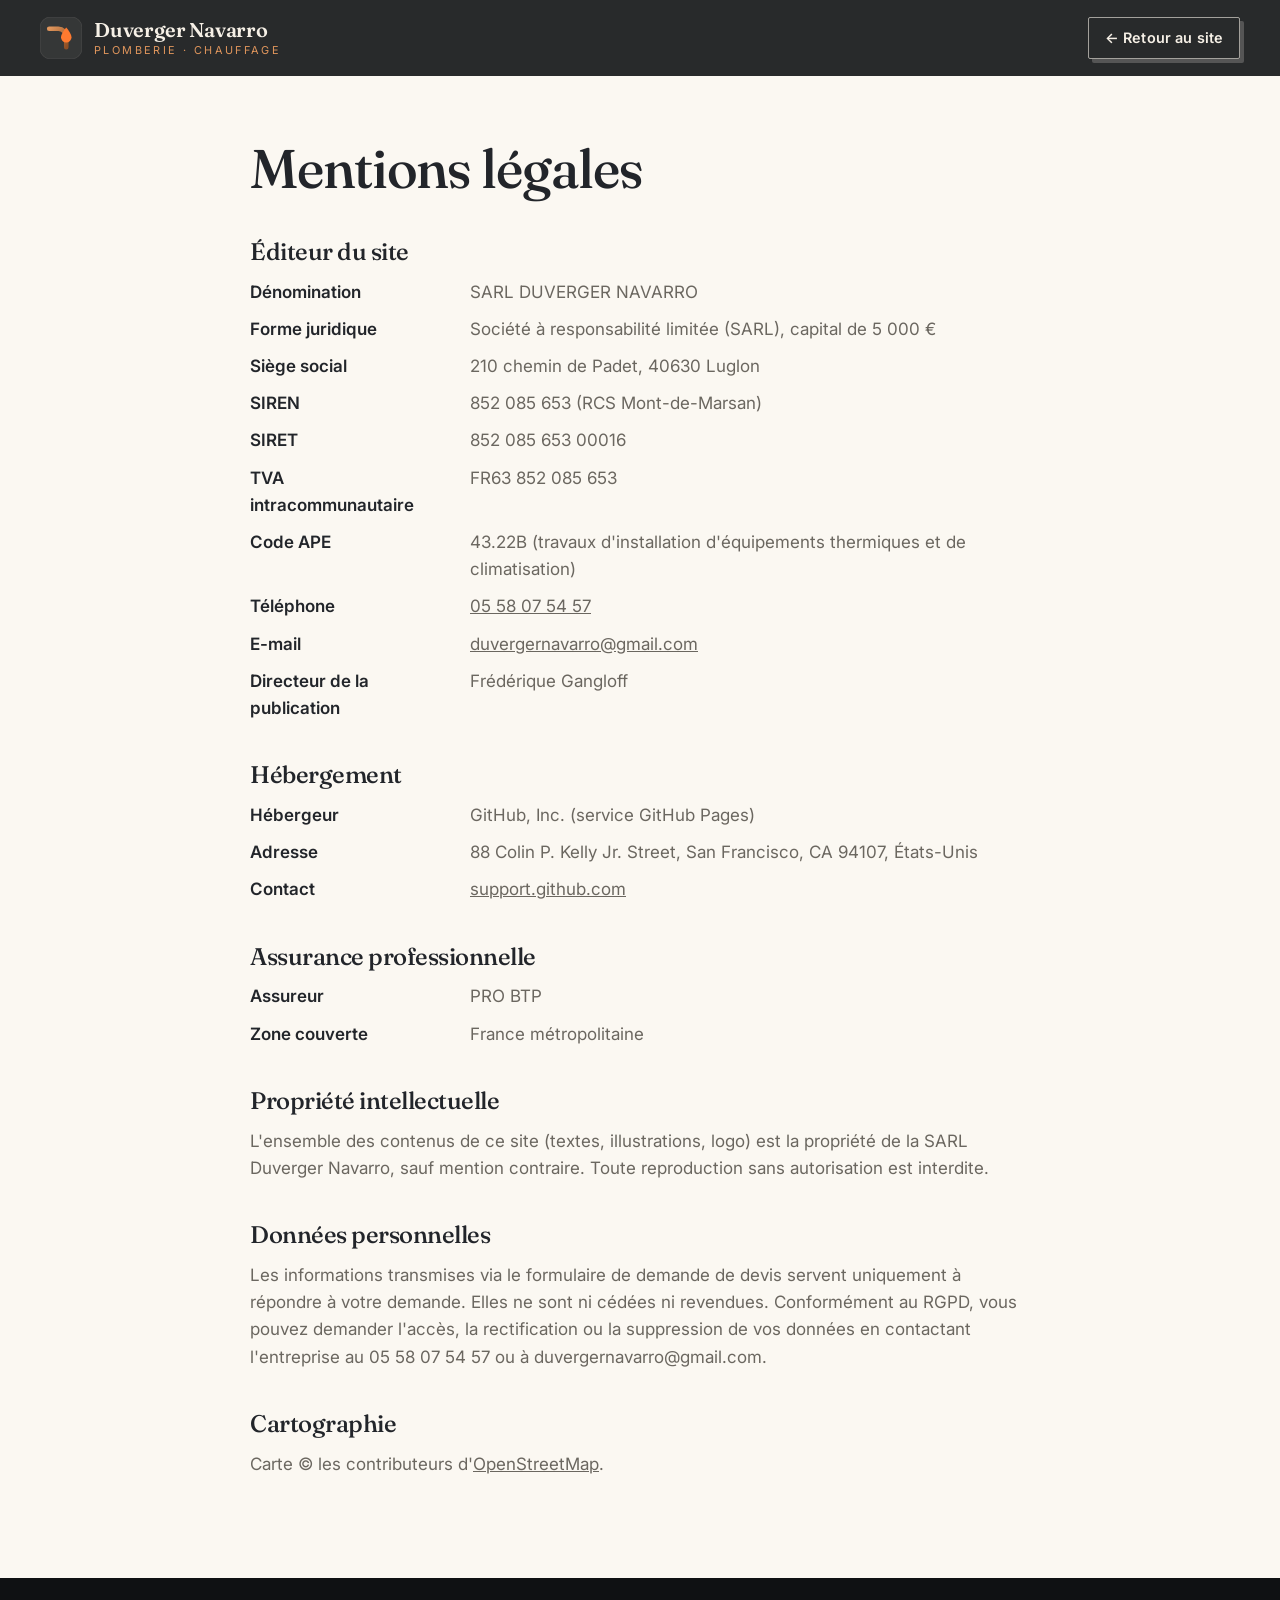
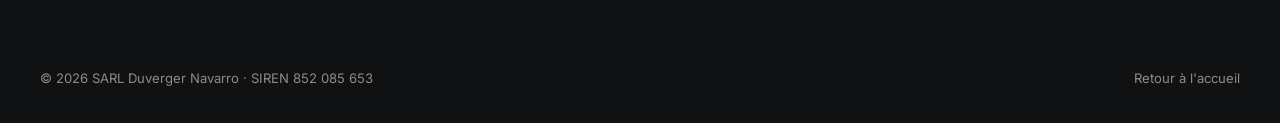
==== mentions-legales.html @ a1790a96 "Site vitrine Duverger Navarro Site statique (HTML/CSS/JS) pour GitHub Pages : accueil, carrousel des" ====
<!doctype html>
<html lang="fr">
<head>
  <meta charset="utf-8">
  <meta name="viewport" content="width=device-width, initial-scale=1">
  <title>Mentions légales — Duverger Navarro</title>
  <meta name="robots" content="noindex">
  <meta name="theme-color" content="#16181b">
  <link rel="icon" href="assets/favicon.svg" type="image/svg+xml">
  <link rel="preconnect" href="https://fonts.googleapis.com">
  <link rel="preconnect" href="https://fonts.gstatic.com" crossorigin>
  <link href="https://fonts.googleapis.com/css2?family=Fraunces:ital,opsz,wght@0,9..144,400;0,9..144,500;1,9..144,400&family=Inter:wght@400;500;600&display=swap" rel="stylesheet">
  <link rel="stylesheet" href="assets/style.css">
</head>
<body>
  <header class="header scrolled">
    <div class="container header-inner">
      <a href="index.html" class="logo">
        <svg class="logo-mark" viewBox="0 0 64 64" aria-hidden="true">
          <defs><linearGradient id="lg" x1="0" y1="0" x2="1" y2="1"><stop offset="0" stop-color="#e0965c"/><stop offset="1" stop-color="#8e4e24"/></linearGradient></defs>
          <rect width="64" height="64" rx="16" fill="rgba(246,240,230,.06)" stroke="rgba(246,240,230,.15)"/>
          <path d="M14 18h14a12 12 0 0 1 12 12v16" fill="none" stroke="url(#lg)" stroke-width="7" stroke-linecap="round"/>
          <path d="M40 16c0 0 8 9 8 15a8 8 0 0 1-16 0c0-6 8-15 8-15z" fill="#ff7a2f"/>
        </svg>
        <span class="logo-text"><strong>Duverger Navarro</strong><span>Plomberie · Chauffage</span></span>
      </a>
      <a href="index.html" class="btn btn-ghost" style="padding:.6em 1.1em;font-size:.9rem">← Retour au site</a>
    </div>
  </header>

  <main class="legal">
    <div class="container">
      <h1>Mentions légales</h1>

      <h2>Éditeur du site</h2>
      <dl>
        <dt>Dénomination</dt><dd>SARL DUVERGER NAVARRO</dd>
        <dt>Forme juridique</dt><dd>Société à responsabilité limitée (SARL), capital de 5 000 €</dd>
        <dt>Siège social</dt><dd>210 chemin de Padet, 40630 Luglon</dd>
        <dt>SIREN</dt><dd>852 085 653 (RCS Mont-de-Marsan)</dd>
        <dt>SIRET</dt><dd>852 085 653 00016</dd>
        <dt>TVA intracommunautaire</dt><dd>FR63 852 085 653</dd>
        <dt>Code APE</dt><dd>43.22B (travaux d'installation d'équipements thermiques et de climatisation)</dd>
        <dt>Téléphone</dt><dd><a href="tel:+33558075457">05 58 07 54 57</a></dd>
        <dt>E-mail</dt><dd><a href="mailto:duvergernavarro@gmail.com">duvergernavarro@gmail.com</a></dd>
        <dt>Directeur de la publication</dt><dd>Frédérique Gangloff</dd>
      </dl>

      <h2>Hébergement</h2>
      <dl>
        <dt>Hébergeur</dt><dd>GitHub, Inc. (service GitHub Pages)</dd>
        <dt>Adresse</dt><dd>88 Colin P. Kelly Jr. Street, San Francisco, CA 94107, États-Unis</dd>
        <dt>Contact</dt><dd><a href="https://support.github.com">support.github.com</a></dd>
      </dl>

      <h2>Assurance professionnelle</h2>
      <dl>
        <dt>Assureur</dt><dd>PRO BTP</dd>
        <dt>Zone couverte</dt><dd>France métropolitaine</dd>
      </dl>

      <h2>Propriété intellectuelle</h2>
      <p>L'ensemble des contenus de ce site (textes, illustrations, logo) est la propriété de la SARL Duverger Navarro, sauf mention contraire. Toute reproduction sans autorisation est interdite.</p>

      <h2>Données personnelles</h2>
      <p>Les informations transmises via le formulaire de demande de devis servent uniquement à répondre à votre demande. Elles ne sont ni cédées ni revendues. Conformément au RGPD, vous pouvez demander l'accès, la rectification ou la suppression de vos données en contactant l'entreprise au 05 58 07 54 57 ou à duvergernavarro@gmail.com.</p>

      <h2>Cartographie</h2>
      <p>Carte © les contributeurs d'<a href="https://www.openstreetmap.org/copyright">OpenStreetMap</a>.</p>
    </div>
  </main>

  <footer class="footer">
    <div class="container footer-bottom">
      <span>© <span data-year>2026</span> SARL Duverger Navarro · SIREN 852 085 653</span>
      <a href="index.html">Retour à l'accueil</a>
    </div>
  </footer>
  <script src="assets/main.js"></script>
</body>
</html>
---- assets/style.css ----
/* ==========================================================
   Duverger Navarro — Plomberie · Chauffage · Énergies
   ========================================================== */
:root {
  --ink: #16181b;
  --ink-2: #1f2226;
  --ink-3: #2a2e33;
  --cream: #f6f0e6;
  --cream-2: #ede4d4;
  --paper: #fbf8f2;
  --copper: #c4733b;
  --copper-2: #e0965c;
  --copper-dark: #8e4e24;
  --ember: #ff7a2f;
  --pine: #2f4a3a;
  --pine-2: #3f6450;
  --text: #22252a;
  --muted: #6b6760;
  --line: rgba(34, 37, 42, .14);
  --radius: 4px;
  --max: 1200px;
  --font-title: "Fraunces", Georgia, serif;
  --font-body: "Inter", system-ui, -apple-system, sans-serif;
}

*, *::before, *::after { box-sizing: border-box; }
html { scroll-behavior: smooth; }
.anchor { scroll-margin-top: 100px; }
body {
  margin: 0;
  font-family: var(--font-body);
  font-size: 17px;
  line-height: 1.6;
  color: var(--text);
  background: var(--paper);
  -webkit-font-smoothing: antialiased;
  overflow-x: hidden;
}
img, svg { display: block; max-width: 100%; }
a { color: inherit; }
h1, h2, h3 { font-family: var(--font-title); font-weight: 600; line-height: 1.08; letter-spacing: -.02em; margin: 0; }
p { margin: 0; }
.container { width: min(var(--max), 100% - 32px); margin-inline: auto; }

/* ---------- Boutons : carrés, ombre portée franche ---------- */
.btn {
  --sh: var(--ink);
  display: inline-flex; align-items: center; gap: .6em;
  padding: .9em 1.4em;
  border-radius: 2px;
  font-weight: 600; font-size: .96rem; letter-spacing: .01em;
  text-decoration: none;
  border: 1.5px solid transparent;
  box-shadow: 4px 4px 0 var(--sh);
  transition: transform .15s ease, box-shadow .15s ease, background .15s, color .15s;
  cursor: pointer;
  font-family: inherit;
}
.btn svg { width: 1.1em; height: 1.1em; flex: none; }
.btn:hover { transform: translate(-2px, -2px); box-shadow: 6px 6px 0 var(--sh); }
.btn:active { transform: translate(3px, 3px); box-shadow: 1px 1px 0 var(--sh); }
.btn-copper { background: var(--copper); color: #fff; border-color: var(--copper); --sh: var(--copper-dark); }
.btn-copper:hover { background: #cd7c43; }
.btn-ghost { border-color: rgba(246,240,230,.6); color: var(--cream); background: transparent; --sh: rgba(246,240,230,.22); }
.btn-ghost:hover { background: rgba(246,240,230,.06); border-color: var(--cream); }
.btn-dark { background: var(--ink); color: var(--cream); border-color: var(--ink); --sh: var(--copper); }
.btn-line { background: var(--paper); color: var(--ink); border-color: var(--ink); --sh: var(--ink); }
.btn-line:hover { background: #fff; }

/* ---------- Header ---------- */
.header { position: fixed; inset: 0 0 auto 0; z-index: 50; transition: background .3s, box-shadow .3s; }
.header.scrolled { background: rgba(22,24,27,.92); backdrop-filter: blur(14px); box-shadow: 0 1px 0 rgba(255,255,255,.06); }
.header-inner { display: flex; align-items: center; justify-content: space-between; height: 76px; gap: 20px; }
.logo { display: flex; align-items: center; gap: 12px; text-decoration: none; color: var(--cream); }
.logo-mark { width: 42px; height: 42px; flex: none; }
.logo-text { display: flex; flex-direction: column; line-height: 1; }
.logo-text strong { font-family: var(--font-title); font-size: 1.25rem; font-weight: 600; letter-spacing: -.01em; }
.logo-text span { font-size: .68rem; letter-spacing: .22em; text-transform: uppercase; color: var(--copper-2); margin-top: 5px; }
.nav { display: flex; gap: 6px; }
.nav > a {
  color: rgba(246,240,230,.8); text-decoration: none; font-size: .94rem; font-weight: 500;
  padding: 8px 14px; border: 1.5px solid transparent; border-radius: 2px;
  transition: color .15s, border-color .15s, background .15s, box-shadow .15s, transform .15s;
}
.nav > a:hover, .nav > a:focus-visible {
  color: var(--cream); border-color: rgba(246,240,230,.55); background: rgba(246,240,230,.06);
  box-shadow: 3px 3px 0 var(--copper); transform: translate(-1px,-1px); outline: none;
}
.header-right { display: flex; align-items: center; gap: 14px; }
.nav-foot, .nav-backdrop { display: none; }
.header-cta { padding: .62em 1.1em; font-size: .9rem; }
.burger { display: none; width: 44px; height: 44px; border: 0; background: transparent; color: var(--cream); cursor: pointer; padding: 10px; }
.burger span { display: block; height: 2px; background: currentColor; margin: 6px 0; transition: transform .3s, opacity .3s; }
.menu-open .burger span:nth-child(1) { transform: translateY(8px) rotate(45deg); }
.menu-open .burger span:nth-child(2) { opacity: 0; }
.menu-open .burger span:nth-child(3) { transform: translateY(-8px) rotate(-45deg); }

/* ---------- Hero ---------- */
.hero {
  position: relative;
  min-height: min(100svh, 940px);
  background:
    radial-gradient(1200px 600px at 85% 10%, rgba(196,115,59,.22), transparent 60%),
    radial-gradient(800px 500px at 0% 100%, rgba(47,74,58,.45), transparent 60%),
    var(--ink);
  color: var(--cream);
  display: flex; align-items: center;
  overflow: hidden;
  padding: 120px 0 80px;
}
.hero::after {
  content: ""; position: absolute; inset: 0; pointer-events: none; opacity: .08;
  background-image: url("data:image/svg+xml,%3Csvg xmlns='http://www.w3.org/2000/svg' width='160' height='160'%3E%3Cfilter id='n'%3E%3CfeTurbulence type='fractalNoise' baseFrequency='.9' numOctaves='3' stitchTiles='stitch'/%3E%3C/filter%3E%3Crect width='100%25' height='100%25' filter='url(%23n)'/%3E%3C/svg%3E");
}
.hero-grid { position: relative; z-index: 2; display: grid; grid-template-columns: 1.15fr .85fr; gap: 40px; align-items: center; }
.status {
  display: inline-flex; align-items: center; gap: 9px; white-space: nowrap;
  padding: 7px 12px 7px 11px; border-radius: 2px;
  background: rgba(246,240,230,.05); border: 1px solid rgba(246,240,230,.16);
  font-size: .8rem; color: rgba(246,240,230,.82);
}
.status-dot { width: 9px; height: 9px; border-radius: 50%; background: #8a8a8a; position: relative; }
.status.open .status-dot { background: #5bd48a; }
.status.open .status-dot::after { content: ""; position: absolute; inset: -5px; border-radius: 50%; border: 2px solid #5bd48a; animation: ping 2s infinite; }
.status.closed .status-dot { background: var(--copper-2); }
@keyframes ping { 0% { transform: scale(.6); opacity: 1; } 100% { transform: scale(1.6); opacity: 0; } }
.hero h1 { font-size: clamp(2.7rem, 6.4vw, 5.4rem); font-weight: 500; }
.hero h1 em { font-style: italic; color: var(--copper-2); font-weight: 400; }
.hero-lead { margin-top: 26px; font-size: clamp(1.05rem, 1.6vw, 1.22rem); color: rgba(246,240,230,.72); max-width: 34em; }
.hero-actions { display: flex; flex-wrap: wrap; gap: 18px; margin-top: 38px; }
.hero-meta { display: flex; flex-wrap: wrap; gap: 36px; margin-top: 54px; padding-top: 28px; border-top: 1px solid rgba(246,240,230,.12); }
.hero-meta div { display: flex; flex-direction: column; }
.hero-meta strong { font-family: var(--font-title); font-size: 1.7rem; font-weight: 500; color: var(--cream); }
.hero-meta span { font-size: .82rem; color: rgba(246,240,230,.55); letter-spacing: .04em; }

.hero-art { position: relative; aspect-ratio: 1 / 1.1; }
.hero-art svg { width: 100%; height: 100%; overflow: visible; }

/* éléments graphiques partagés par les illustrations */
.pipe { fill: none; stroke-linecap: round; stroke-linejoin: round; }
.pipe-body { stroke: url(#copperGrad); stroke-width: 22; }
.pipe-shine { stroke: rgba(255,230,200,.35); stroke-width: 4; transform: translate(-4px,-4px); }
.pipe-flow { stroke: #9fdcff; stroke-width: 4; stroke-dasharray: 10 26; animation: flow 2.2s linear infinite; opacity: .85; }
.pipe-flow.hot { stroke: #ffb27a; animation-duration: 1.8s; }
.pipe-sm.pipe-body { stroke-width: 13; }
.pipe-body.straight { stroke: #c4733b; } /* un dégradé « objectBoundingBox » ne s'applique pas à un trait parfaitement droit */
.pipe-sm.pipe-shine { stroke-width: 2.5; transform: translate(-2px,-2px); }
.pipe-sm.pipe-flow { stroke-width: 3; stroke-dasharray: 8 18; }
@keyframes flow { to { stroke-dashoffset: -72; } }
.joint { fill: url(#jointGrad); }
.valve-wheel { transform-box: fill-box; transform-origin: center; animation: spin 14s linear infinite; }
@keyframes spin { to { transform: rotate(360deg); } }
.drip { animation: drip 2.6s ease-in infinite; transform-box: fill-box; }
@keyframes drip { 0% { transform: translateY(0) scale(.3); opacity: 0; } 15% { transform: translateY(0) scale(1); opacity: 1; } 70% { opacity: 1; } 100% { transform: translateY(90px) scale(1); opacity: 0; } }
.hero-flame, .flame-outer { transform-origin: 50% 100%; transform-box: fill-box; animation: flicker 1.4s ease-in-out infinite alternate; }
.flame-inner { transform-origin: 50% 100%; transform-box: fill-box; animation: flicker .9s ease-in-out infinite alternate-reverse; }
@keyframes flicker { 0% { transform: scale(1, 1) skewX(0); } 50% { transform: scale(.96, 1.06) skewX(-2deg); } 100% { transform: scale(1.03, .97) skewX(2deg); } }
.spark { animation: spark 3s ease-out infinite; opacity: 0; }
.spark:nth-of-type(2) { animation-delay: .8s; }
.spark:nth-of-type(3) { animation-delay: 1.7s; }
.spark:nth-of-type(4) { animation-delay: 2.3s; }
@keyframes spark { 0% { transform: translate(0,0); opacity: 0; } 10% { opacity: 1; } 100% { transform: translate(var(--dx, 10px), -120px); opacity: 0; } }
.stream { stroke-dasharray: 14 10; animation: streamDown .5s linear infinite; }
@keyframes streamDown { to { stroke-dashoffset: -24; } }
.ripple { transform-box: fill-box; transform-origin: center; animation: ripple 1.4s ease-out infinite; }
.ripple.r2 { animation-delay: .7s; }
@keyframes ripple { from { transform: scale(.3); opacity: 1; } to { transform: scale(1.6); opacity: 0; } }
.spray { animation: spray 1.2s ease-out infinite; opacity: 0; }
@keyframes spray { 0% { transform: translate(0,0); opacity: 1; } 100% { transform: translate(var(--sx), var(--sy)) ; opacity: 0; } }
.torch-flame { transform-box: fill-box; transform-origin: 100% 50%; animation: torch .09s linear infinite alternate; }
@keyframes torch { from { transform: scaleX(.82); } to { transform: scaleX(1.12); } }
.weld-glow { animation: weldGlow .16s ease-in-out infinite alternate; }
@keyframes weldGlow { from { opacity: .55; } to { opacity: 1; } }
.spark2 { animation: spark2 .7s ease-out infinite; opacity: 0; }
@keyframes spark2 { 0% { transform: translate(0,0); opacity: 1; } 100% { transform: translate(var(--sx), var(--sy)); opacity: 0; } }
.rain { animation: rain 1.1s linear infinite; }
@keyframes rain { 0% { transform: translateY(0); opacity: 0; } 10% { opacity: 1; } 85% { opacity: 1; } 100% { transform: translateY(140px); opacity: 0; } }
.bubble { animation: bubble 3s ease-in infinite; opacity: 0; }
@keyframes bubble { 0% { transform: translateY(0); opacity: 0; } 20% { opacity: .9; } 100% { transform: translateY(-50px); opacity: 0; } }
.heat { animation: heat 2.4s ease-in-out infinite; opacity: 0; }
@keyframes heat { 0% { transform: translateY(10px); opacity: 0; } 40% { opacity: .9; } 100% { transform: translateY(-30px); opacity: 0; } }
.dial { transform-box: view-box; animation: dial 6s ease-in-out infinite alternate; }
@keyframes dial { from { transform: rotate(-30deg); } to { transform: rotate(40deg); } }
.sun-rays { transform-box: fill-box; transform-origin: center; animation: spin 20s linear infinite; }
.shine { animation: shine 4s ease-in-out infinite; }
@keyframes shine { 0% { transform: translateX(-220px); } 60%, 100% { transform: translateX(260px); } }
.energy { stroke-dasharray: 6 12; animation: flow 1.2s linear infinite; }
.air { stroke-dasharray: 16 14; animation: air 1.6s linear infinite; }
@keyframes air { to { stroke-dashoffset: -60; } }
.flake { animation: flake 4s linear infinite; opacity: 0; }
@keyframes flake { 0% { transform: translateY(0) rotate(0); opacity: 0; } 15% { opacity: 1; } 100% { transform: translateY(140px) rotate(180deg); opacity: 0; } }
.needle { transform-box: view-box; animation: needle 3.2s cubic-bezier(.5,0,.3,1) infinite; }
@keyframes needle { 0% { transform: rotate(-60deg); } 35% { transform: rotate(35deg); } 50% { transform: rotate(22deg); } 70% { transform: rotate(28deg); } 100% { transform: rotate(-60deg); } }
.wrench { transform-box: fill-box; transform-origin: 30% 70%; animation: wrench 2.4s ease-in-out infinite; }
@keyframes wrench { 0%, 100% { transform: rotate(-12deg); } 50% { transform: rotate(18deg); } }
.check { stroke-dasharray: 20; stroke-dashoffset: 20; animation: check 4.5s ease infinite; }
.check.c2 { animation-delay: .5s; }
.check.c3 { animation-delay: 1s; }
@keyframes check { 0%, 10% { stroke-dashoffset: 20; } 25%, 85% { stroke-dashoffset: 0; } 100% { stroke-dashoffset: 20; } }

.hero-scroll { position: absolute; left: 50%; bottom: 28px; transform: translateX(-50%); z-index: 2; color: rgba(246,240,230,.5); font-size: .72rem; letter-spacing: .25em; text-transform: uppercase; display: flex; flex-direction: column; align-items: center; gap: 10px; text-decoration: none; }
.hero-scroll i { width: 1px; height: 44px; background: linear-gradient(var(--copper), transparent); animation: scrollLine 2s ease-in-out infinite; transform-origin: top; }
@keyframes scrollLine { 0% { transform: scaleY(0); } 50% { transform: scaleY(1); } 100% { transform: scaleY(1); opacity: 0; } }

/* ---------- Marquee métiers ---------- */
.marquee { background: var(--copper); color: var(--ink); overflow: hidden; padding: 16px 0; border-block: 1px solid var(--copper-dark); }
.marquee-track { display: flex; gap: 48px; width: max-content; animation: marquee 46s linear infinite; }
.marquee span { font-family: var(--font-title); font-size: 1.35rem; font-style: italic; white-space: nowrap; display: flex; align-items: center; gap: 48px; }
.marquee span::after { content: "✦"; font-style: normal; font-size: .9rem; opacity: .6; }
@keyframes marquee { to { transform: translateX(-50%); } }

/* ---------- Sections ---------- */
.section { padding: clamp(80px, 11vw, 140px) 0; position: relative; }
.eyebrow { display: inline-flex; align-items: center; gap: 12px; font-size: .78rem; font-weight: 600; letter-spacing: .22em; text-transform: uppercase; color: var(--copper); margin-bottom: 20px; }
.eyebrow::before { content: ""; width: 28px; height: 2px; background: currentColor; }
.section-head { display: grid; grid-template-columns: 1fr 1fr; gap: 40px; align-items: end; margin-bottom: 48px; }
.section-head h2 { font-size: clamp(2.1rem, 4.4vw, 3.6rem); font-weight: 500; }
.section-head h2 em { font-style: italic; color: var(--copper); font-weight: 400; }
.section-head p { color: var(--muted); font-size: 1.08rem; max-width: 30em; justify-self: end; }

/* ---------- Services : carrousel ---------- */
.services { background: var(--paper); padding-top: clamp(56px, 7vw, 88px); }
.svc-head { margin-bottom: 26px; }
.svc-head .eyebrow { margin-bottom: 10px; }
.svc-head h2 { font-size: clamp(1.8rem, 3.1vw, 2.6rem); font-weight: 500; }
.svc-head h2 em { font-style: italic; color: var(--copper); font-weight: 400; }

.svc-viewport { overflow: hidden; touch-action: pan-y; user-select: none; -webkit-user-select: none; }

.svc-track { display: grid; }
.svc-slide { grid-area: 1 / 1; will-change: transform; display: grid; grid-template-columns: 1.05fr 1fr; gap: clamp(28px, 5vw, 70px); align-items: center; padding: 0 10px 12px 0; }
.svc-art {
  background: var(--bg, var(--cream)); border: 1.5px solid var(--ink); box-shadow: 8px 8px 0 var(--ink);
  aspect-ratio: 5 / 4; display: grid; place-items: center; overflow: hidden; position: relative;
}
.svc-art svg { width: 100%; height: 100%; }
.svc-art .tag { position: absolute; left: 14px; top: 14px; font-size: .7rem; letter-spacing: .2em; text-transform: uppercase; font-weight: 600; padding: 5px 9px; background: var(--paper); border: 1.5px solid var(--ink); color: var(--ink); }
.svc-body > * { opacity: 0; transform: translateY(14px); transition: opacity .6s, transform .6s; }
.svc-slide.is-active .svc-body > * { opacity: 1; transform: none; }
.svc-slide.is-active .svc-body > :nth-child(2) { transition-delay: .08s; }
.svc-slide.is-active .svc-body > :nth-child(3) { transition-delay: .16s; }
.svc-slide.is-active .svc-body > :nth-child(4) { transition-delay: .24s; }
.svc-slide.is-active .svc-body > :nth-child(5) { transition-delay: .32s; }
.svc-body h3 { font-size: clamp(2rem, 3.6vw, 2.9rem); font-weight: 500; margin: 0 0 18px; }
.svc-body > p { color: var(--muted); font-size: 1.08rem; max-width: 32em; }
.svc-body ul { list-style: none; padding: 0; margin: 28px 0 32px; display: grid; grid-template-columns: 1fr 1fr; column-gap: 24px; }
.svc-body li { padding: 11px 0; border-top: 1px solid var(--line); font-size: .95rem; display: flex; gap: 10px; align-items: baseline; }
.svc-body li::before { content: "—"; color: var(--copper); flex: none; }
.svc-stage { display: grid; grid-template-columns: 52px minmax(0, 1fr) 52px; align-items: center; column-gap: 10px; }
.svc-arrow {
  display: grid; place-items: center; width: 52px; height: 110px; padding: 0;
  background: none; border: 0; color: var(--ink); cursor: pointer;
  transition: color .15s, transform .2s;
}
.svc-arrow svg { width: 30px; height: 60px; }
.svc-arrow:hover { color: var(--copper); }
.svc-prev:hover { transform: translateX(-4px); }
.svc-next:hover { transform: translateX(4px); }
.svc-arrow:focus-visible { outline: 2px solid var(--copper); outline-offset: 2px; }
.svc:not(.touched) .svc-next svg { animation: nudge 3s ease-in-out infinite; }
.svc-progress { height: 3px; background: var(--cream-2); margin: 22px 62px 0; overflow: hidden; }
.svc-progress span { display: block; height: 100%; width: 0; background: var(--copper); }
.svc-progress.run span { animation: progress var(--dur, 7s) linear forwards; }
.svc.paused .svc-progress span { animation-play-state: paused; }
@keyframes progress { to { width: 100%; } }
@keyframes nudge { 0%, 55%, 100% { transform: translateX(0); } 65% { transform: translateX(9px); } 75% { transform: translateX(0); } 85% { transform: translateX(5px); } }

/* ---------- Entreprise + secteur ---------- */
.company { background: var(--cream); }
.company-grid { display: grid; grid-template-columns: 1fr 1.05fr; gap: clamp(40px, 6vw, 80px); align-items: center; }
.company h2 { font-size: clamp(2.1rem, 4.4vw, 3.5rem); font-weight: 500; }
.company h2 em { font-style: italic; color: var(--pine-2); font-weight: 400; }
.company-lead { margin-top: 22px; color: var(--muted); font-size: 1.08rem; max-width: 32em; }
.figures { display: grid; grid-template-columns: repeat(3, 1fr); margin-top: 40px; border: 1.5px solid var(--ink); background: var(--paper); box-shadow: 6px 6px 0 var(--ink); }
.figure { padding: 22px 20px; border-left: 1.5px solid var(--ink); }
.figure:first-child { border-left: 0; }
.figure strong { display: block; font-family: var(--font-title); font-size: clamp(1.7rem, 3vw, 2.3rem); font-weight: 500; line-height: 1.05; }
.figure span { font-size: .84rem; color: var(--muted); }
.company-note { margin-top: 30px; color: var(--muted); font-size: .98rem; max-width: 32em; }
.map-wrap { position: relative; border: 1.5px solid var(--ink); box-shadow: 8px 8px 0 var(--ink); aspect-ratio: 4 / 4.2; background: var(--cream-2); }
#map { position: absolute; inset: 0; background: var(--cream-2); font-family: var(--font-body); }
.map-wrap { overflow: hidden; isolation: isolate; z-index: 0; } /* garde les calques Leaflet (z-index jusqu'à 1000) sous le header */
.map-wrap .leaflet-control-zoom a { border-radius: 0 !important; color: var(--ink); }
.map-wrap .leaflet-bar { border: 1.5px solid var(--ink); border-radius: 0; box-shadow: 3px 3px 0 var(--ink); }
.map-pin span { display: block; width: 18px; height: 18px; background: var(--ink); border: 3px solid var(--paper); box-shadow: 3px 3px 0 var(--copper); position: relative; }
.map-pin span::after { content: ""; position: absolute; inset: -9px; border: 2px solid var(--copper); animation: pinPulse 2s ease-out infinite; }
@keyframes pinPulse { from { transform: scale(.6); opacity: 1; } to { transform: scale(1.5); opacity: 0; } }
.map-badge { z-index: 500; position: absolute; right: 16px; top: 16px; background: var(--ink); color: var(--cream); padding: 12px 16px; font-size: .86rem; border-radius: 2px; box-shadow: 4px 4px 0 var(--copper); }
.map-badge strong { display: block; font-family: var(--font-title); font-size: 1.12rem; font-weight: 500; }

/* ---------- Interlude références ---------- */
.refs { background: var(--paper); padding-top: 40px; overflow: hidden; }
.refs-label {
  display: flex; align-items: center; justify-content: center; gap: 14px; margin: 0 0 18px;
  font-size: .72rem; font-weight: 600; letter-spacing: .24em; text-transform: uppercase; color: var(--muted);
}
.refs-label::before, .refs-label::after { content: ""; width: 36px; height: 1.5px; background: var(--copper); }
.logo-rail { position: relative; overflow: hidden; border-block: 1.5px solid var(--ink); background: #fff;
  -webkit-mask-image: linear-gradient(90deg, transparent, #000 8%, #000 92%, transparent);
          mask-image: linear-gradient(90deg, transparent, #000 8%, #000 92%, transparent); }
.logo-track { display: flex; width: max-content; animation: marquee 36s linear infinite; }
.ref {
  flex: none; width: 250px; height: 120px; display: grid; place-items: center;
  border-right: 1.5px solid var(--line); padding: 0 28px;
}
.ref img { max-width: 100%; height: auto; }

/* ---------- Contact ---------- */
.contact { background: var(--ink); color: var(--cream); overflow: hidden; }
.contact::before { content: ""; position: absolute; width: 700px; height: 700px; right: -250px; top: -250px; border-radius: 50%; background: radial-gradient(circle, rgba(196,115,59,.25), transparent 65%); }
.contact .eyebrow { color: var(--copper-2); }
.contact-grid { position: relative; display: grid; grid-template-columns: 1fr 1fr; gap: 56px; }
.contact h2 { font-size: clamp(2.2rem, 4.6vw, 3.8rem); font-weight: 500; }
.contact h2 em { font-style: italic; color: var(--copper-2); font-weight: 400; }
.big-phone { display: inline-flex; align-items: center; gap: 18px; margin-top: 34px; text-decoration: none; font-family: var(--font-title); font-size: clamp(1.9rem, 4vw, 2.9rem); font-weight: 500; color: var(--cream); transition: color .2s; }
.big-phone .ring { width: 60px; height: 60px; border-radius: 2px; display: grid; place-items: center; background: var(--copper); box-shadow: 4px 4px 0 var(--copper-dark); flex: none; transition: transform .15s, box-shadow .15s; }
.big-phone .ring svg { width: 26px; height: 26px; color: #fff; }
.big-phone:hover { color: var(--copper-2); }
.big-phone:hover .ring { transform: translate(-2px,-2px); box-shadow: 6px 6px 0 var(--copper-dark); }
.contact-info { margin-top: 38px; display: grid; gap: 18px; }
.info-row { display: flex; gap: 14px; align-items: flex-start; color: rgba(246,240,230,.78); }
.info-row svg { width: 20px; height: 20px; color: var(--copper-2); flex: none; margin-top: 3px; }
.hours { margin-top: 38px; background: rgba(246,240,230,.04); border: 1.5px solid rgba(246,240,230,.22); border-radius: 0; padding: 10px 24px; box-shadow: 6px 6px 0 rgba(246,240,230,.08); }
.hours-row { display: flex; justify-content: space-between; gap: 16px; padding: 12px 0; border-bottom: 1px solid rgba(246,240,230,.07); font-size: .95rem; color: rgba(246,240,230,.7); }
.hours-row:last-child { border-bottom: 0; }
.hours-row.today { color: var(--cream); font-weight: 600; }
.hours-row.today .day::after { content: "Aujourd'hui"; margin-left: 10px; font-size: .68rem; text-transform: uppercase; letter-spacing: .12em; background: var(--copper); color: #fff; padding: 3px 8px; border-radius: 2px; vertical-align: 2px; font-weight: 600; }
.hours-row .closed { color: rgba(246,240,230,.38); }

.form { background: var(--cream); color: var(--text); border-radius: 0; padding: clamp(26px, 4vw, 44px); box-shadow: 10px 10px 0 var(--copper); align-self: start; }
.form h3 { font-size: 1.9rem; font-weight: 500; }
.form > div > p { color: var(--muted); margin: 8px 0 28px; font-size: .96rem; }
.chips { display: flex; flex-wrap: wrap; gap: 8px; margin-bottom: 22px; }
.chip input { position: absolute; opacity: 0; pointer-events: none; }
.chip span { display: inline-block; padding: 8px 13px; border-radius: 2px; border: 1.5px solid var(--line); background: #fff; font-size: .88rem; cursor: pointer; transition: all .15s; user-select: none; }
.chip input:checked + span { background: var(--ink); color: var(--cream); border-color: var(--ink); box-shadow: 3px 3px 0 var(--copper); }
.chip input:focus-visible + span { outline: 2px solid var(--copper); outline-offset: 2px; }
.field { display: flex; flex-direction: column; gap: 7px; margin-bottom: 16px; }
.field-row { display: grid; grid-template-columns: 1fr 1fr; gap: 14px; }
.field label { font-size: .84rem; font-weight: 600; color: var(--ink-3); }
.field input, .field textarea {
  font: inherit; font-size: .98rem; padding: 13px 16px; border-radius: 4px; border: 1.5px solid var(--line); background: #fff; color: var(--text); transition: border-color .2s, box-shadow .2s; width: 100%;
}
.field textarea { min-height: 120px; resize: vertical; }
.field input:focus, .field textarea:focus { outline: none; border-color: var(--copper); box-shadow: 0 0 0 4px rgba(196,115,59,.14); }
.form .btn { width: 100%; justify-content: center; margin-top: 8px; }
.form-note { margin-top: 16px; font-size: .82rem; color: var(--muted); text-align: center; }
.form-success { display: none; text-align: center; padding: 30px 0; }
.form-success svg { width: 64px; height: 64px; margin: 0 auto 18px; color: var(--pine-2); }
.form.sent .form-body { display: none; }
.form.sent .form-success { display: block; }
.form-success a { color: var(--copper-dark); font-weight: 600; }
.form-success .success-text { color: var(--muted); margin-top: 12px; }
.success-actions { display: flex; flex-wrap: wrap; gap: 18px; align-items: center; justify-content: center; margin-top: 26px; }
.form-success .btn { width: auto; margin: 0; }

/* ---------- Footer ---------- */
.footer { background: #0f1113; color: rgba(246,240,230,.55); padding: 64px 0 34px; font-size: .9rem; }
.footer-grid { display: grid; grid-template-columns: 1.4fr 1fr 1fr; gap: 40px; padding-bottom: 40px; border-bottom: 1px solid rgba(246,240,230,.08); }
.footer .logo { margin-bottom: 18px; }
.footer h4 { color: var(--cream); font-size: .78rem; letter-spacing: .2em; text-transform: uppercase; margin: 0 0 16px; }
.footer ul { list-style: none; padding: 0; margin: 0; display: grid; gap: 9px; }
.footer a { text-decoration: none; transition: color .2s; }
.footer a:hover { color: var(--copper-2); }
.footer-bottom { display: flex; justify-content: space-between; flex-wrap: wrap; gap: 14px; padding-top: 26px; font-size: .82rem; }

.callbar { display: none; }

/* ---------- Apparition ---------- */
.reveal { opacity: 0; transform: translateY(28px); transition: opacity .9s cubic-bezier(.2,.7,.2,1), transform .9s cubic-bezier(.2,.7,.2,1); }
.reveal.in { opacity: 1; transform: none; }
.reveal[data-delay="1"] { transition-delay: .1s; }
.reveal[data-delay="2"] { transition-delay: .2s; }
.reveal[data-delay="3"] { transition-delay: .3s; }

/* ---------- Mentions légales ---------- */
.legal { background: var(--paper); padding: 140px 0 100px; }
.legal .container { max-width: 780px; }
.legal h1 { font-size: clamp(2.2rem, 5vw, 3.4rem); font-weight: 500; margin-bottom: 40px; }
.legal h2 { font-size: 1.5rem; font-weight: 500; margin: 40px 0 14px; }
.legal p, .legal li { color: var(--muted); }
.legal dl { display: grid; grid-template-columns: 200px 1fr; gap: 10px 20px; margin: 0; }
.legal dt { font-weight: 600; color: var(--text); }
.legal dd { margin: 0; color: var(--muted); }
.legal .todo { background: #fff3e6; border-left: 3px solid var(--copper); padding: 2px 8px; color: var(--copper-dark); }

/* ---------- Responsive ---------- */
@media (max-width: 980px) {
  .header-cta { display: none; }
  .header-right { margin-left: auto; }
  .burger { display: block; position: relative; z-index: 60; }
  body.menu-open { overflow: hidden; }
  /* menu mobile : tiroir à droite */
  .nav {
    display: flex; flex-direction: column; gap: 0;
    position: fixed; top: 0; right: 0; z-index: 55;
    width: min(86vw, 340px); height: 100vh; height: 100dvh;
    background: var(--ink); border-left: 1.5px solid rgba(246,240,230,.14);
    padding: 92px 24px 28px; overflow-y: auto;
    transform: translateX(100%); visibility: hidden;
    transition: transform .42s cubic-bezier(.65,0,.25,1), visibility 0s linear .42s;
  }
  .menu-open .nav { transform: none; visibility: visible; transition: transform .42s cubic-bezier(.65,0,.25,1); box-shadow: -14px 0 0 rgba(196,115,59,.9); }
  .nav > a {
    display: flex; justify-content: space-between; align-items: center;
    font-family: var(--font-body); font-size: 1.08rem; font-weight: 500; letter-spacing: .01em;
    color: var(--cream); padding: 20px 2px; border: 0; border-bottom: 1px solid rgba(246,240,230,.12); border-radius: 0;
  }
  .nav > a:first-child { border-top: 1px solid rgba(246,240,230,.12); }
  .nav > a::after { content: "→"; color: var(--copper-2); transition: transform .2s; }
  .nav > a:hover, .nav > a:focus-visible { background: none; box-shadow: none; transform: none; border-color: rgba(246,240,230,.12); color: var(--copper-2); }
  .nav > a:hover::after { transform: translateX(5px); }
  .menu-open .nav > a { animation: navIn .5s cubic-bezier(.2,.7,.2,1) both; }
  .menu-open .nav > a:nth-child(2) { animation-delay: .05s; }
  .menu-open .nav > a:nth-child(3) { animation-delay: .1s; }
  @keyframes navIn { from { opacity: 0; transform: translateX(24px); } to { opacity: 1; transform: none; } }
  .nav-foot { display: flex; flex-direction: column; gap: 16px; margin-top: auto; padding-top: 28px; }
  .nav-foot .btn { justify-content: center; }
  .nav-mail { font-size: .86rem; color: rgba(246,240,230,.6); text-align: center; text-decoration: none; }
  .menu-open .callbar { display: none; }
  .nav::before { content: "Menu"; position: absolute; top: 31px; left: 24px; font-size: .72rem; font-weight: 600; letter-spacing: .24em; text-transform: uppercase; color: var(--copper-2); }
  .nav-backdrop { display: block; position: fixed; inset: 0; z-index: 45; background: rgba(10,11,12,.6); opacity: 0; pointer-events: none; transition: opacity .3s; }
  .menu-open .nav-backdrop { opacity: 1; pointer-events: auto; }
  .hero-grid, .company-grid, .contact-grid { grid-template-columns: 1fr; }
  .hero-art { max-width: 420px; width: 100%; margin: 10px auto 0; aspect-ratio: 1 / .9; }
  .section-head { grid-template-columns: 1fr; gap: 18px; }
  .section-head p { justify-self: start; }
  .svc-slide { grid-template-columns: 1fr; align-items: start; }
  .svc-art { aspect-ratio: 16 / 11; }
  .map-wrap { aspect-ratio: 4 / 3.4; }
  .footer-grid { grid-template-columns: 1fr 1fr; }
  .footer-grid > :first-child { grid-column: 1 / -1; }
}
@media (max-width: 700px) {
  body { font-size: 16px; padding-bottom: 72px; }
  /* accueil épuré */
  .hero { min-height: auto; padding: 112px 0 56px; }
  .hero-lead, .hero-art { display: none; }
  .hero h1 { font-size: clamp(2.5rem, 11.5vw, 3.3rem); }
  .hero-actions { margin-top: 32px; gap: 14px; }
  .hero-meta {
    display: grid; grid-template-columns: 1fr 1fr 1.3fr; gap: 0; margin-top: 40px; padding-top: 0;
    border: 1.5px solid rgba(246,240,230,.22); box-shadow: 5px 5px 0 rgba(196,115,59,.55);
  }
  .hero-meta div { padding: 14px 12px; border-left: 1.5px solid rgba(246,240,230,.22); }
  .hero-meta div:first-child { border-left: 0; }
  .hero-meta strong { font-size: 1.2rem; line-height: 1.15; white-space: nowrap; }
  .hide-sm { display: none; }
  .hero-meta span { font-size: .68rem; line-height: 1.3; margin-top: 6px; }
  /* sections cadrées */
  .section { padding: 64px 0; }
  .services { padding-top: 56px; }
  .svc-head h2 { font-size: 1.75rem; }
  .svc-slide { gap: 24px; }
  .svc-body > p { display: none; }
  .svc-body h3 { font-size: 1.9rem; margin-bottom: 4px; }
  .company h2, .contact h2 { font-size: 2.1rem; }
  .company-lead { font-size: 1rem; }
  .figures { margin-top: 30px; }
  .form { padding: 26px 20px; box-shadow: 6px 6px 0 var(--copper); }
  .hours { padding: 4px 16px; }
  .big-phone { font-size: 1.85rem; gap: 14px; }
  .big-phone .ring { width: 52px; height: 52px; }
  .refs { padding-top: 32px; }
  .field-row { grid-template-columns: 1fr; }
  .hero { padding-top: 110px; }
  .hero-meta { gap: 22px 30px; }
  .hero-scroll { display: none; }
  .hero-actions .btn { flex: 1 1 auto; justify-content: center; }
  .svc-body ul { grid-template-columns: 1fr; margin: 22px 0 6px; }
  .svc-body > .btn { display: none; }
  .svc-stage { display: block; position: relative; }
  .svc-arrow {
    position: absolute; z-index: 3; top: calc((100vw - 42px) * 11 / 32); transform: translateY(-50%);
    width: 40px; height: 66px; background: rgba(251,248,242,.94); border: 1.5px solid var(--ink);
  }
  .svc-arrow svg { width: 16px; height: 32px; }
  .svc-prev { left: 0; } .svc-next { right: 10px; }
  .svc-prev:hover, .svc-next:hover { transform: translateY(-50%); }
  .ref { width: 190px; height: 100px; padding: 0 22px; }
  .ref img { transform: scale(.85); }
  .svc-progress { margin: 18px 0 0; }
  .figures { grid-template-columns: 1fr; }
  .figure { border-left: 0; border-top: 1.5px solid var(--ink); display: flex; align-items: baseline; justify-content: space-between; gap: 12px; padding: 16px 18px; }
  .figure:first-child { border-top: 0; }
  .footer-grid { grid-template-columns: 1fr; }
  .legal dl { grid-template-columns: 1fr; }
  .logo-text strong { font-size: 1.08rem; }
  .logo-text span { display: none; }
  .map-wrap { aspect-ratio: 1 / 1.08; }
  .logo-mark { width: 36px; height: 36px; }
  .header-inner { gap: 10px; }
  .callbar {
    display: flex; position: fixed; left: 0; right: 0; bottom: 0; z-index: 60;
    background: var(--ink); border-top: 1px solid rgba(255,255,255,.08); padding: 10px 16px 12px;
    gap: 14px;
  }
  .callbar a { flex: 1; justify-content: center; padding: .75em 1em; }
}

@media (prefers-reduced-motion: reduce) {
  *, *::before, *::after { animation: none !important; transition: none !important; scroll-behavior: auto !important; }
  .reveal, .svc-body > * { opacity: 1; transform: none; }
}

@media (max-width: 560px) {
  .status .s-more { display: none; }
  .status { padding: 6px 10px; }
}
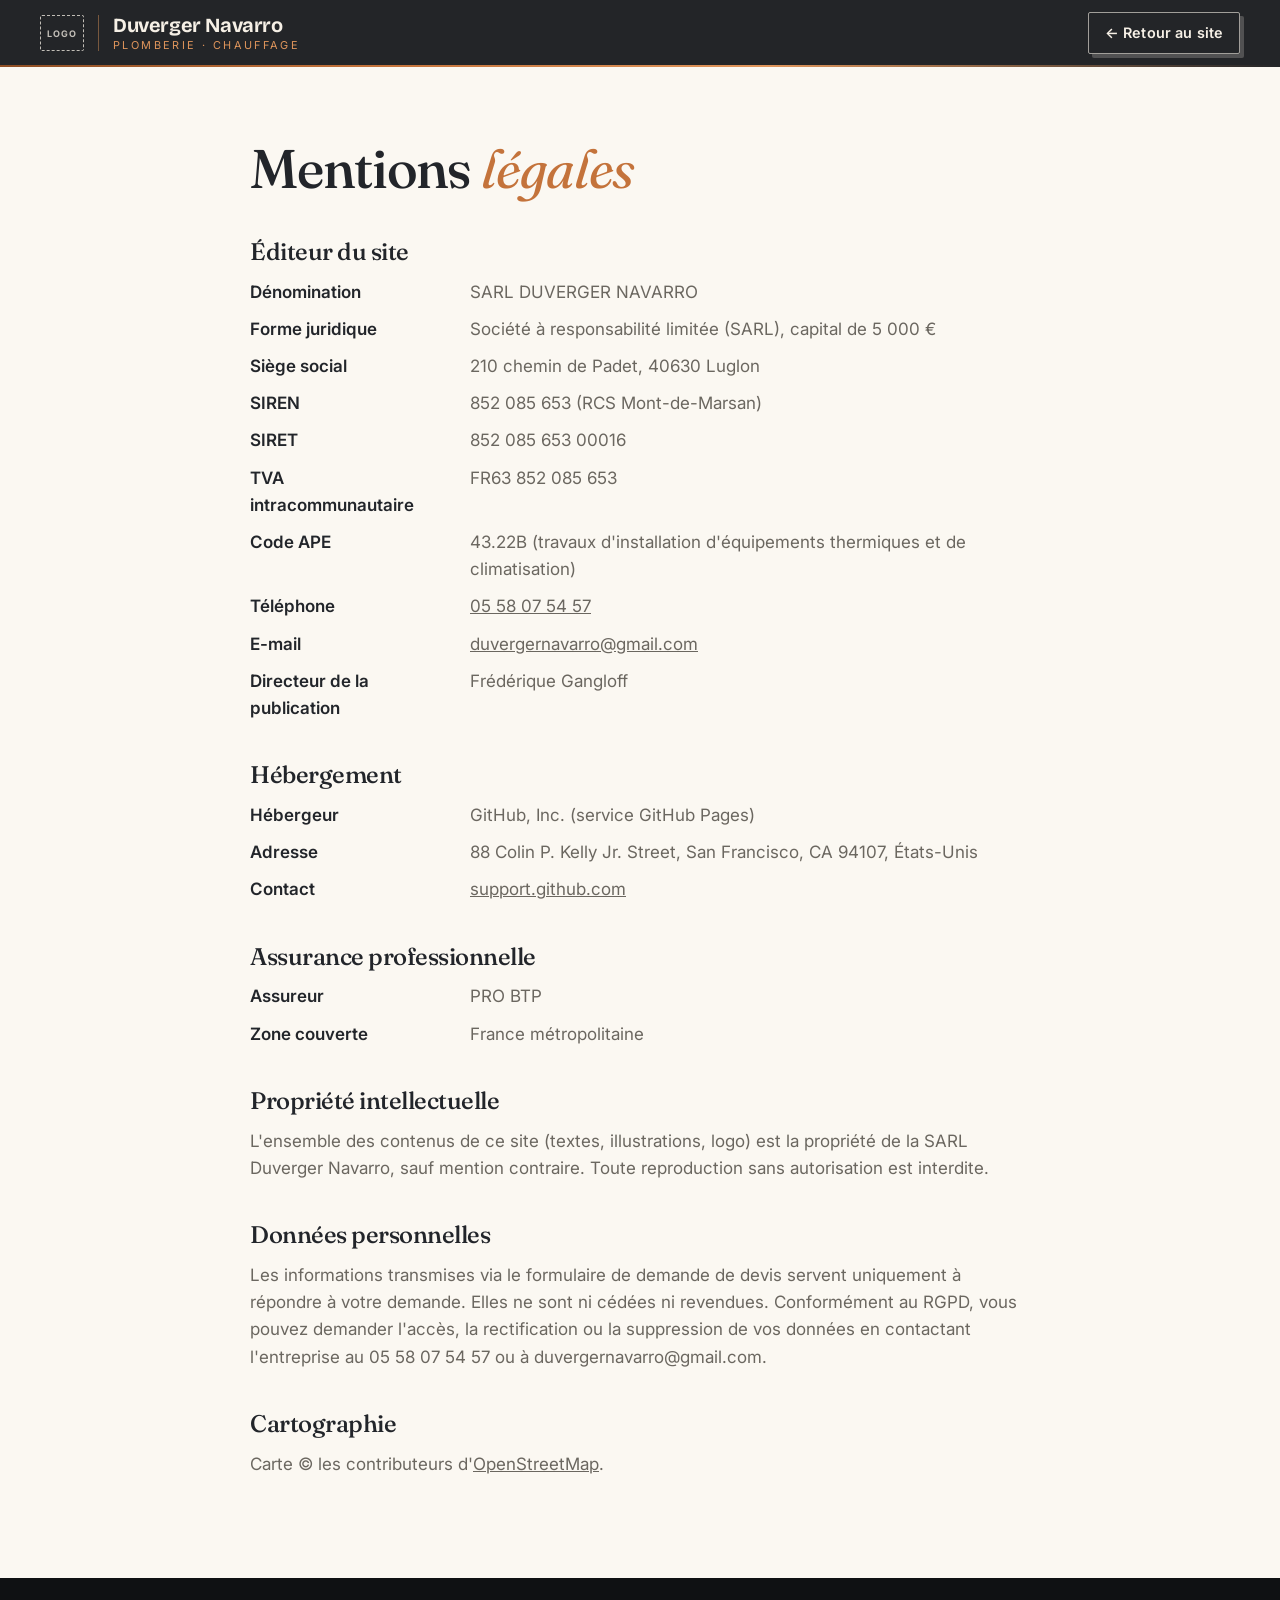
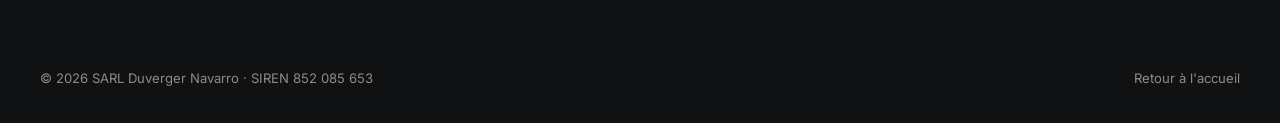
==== commit 1fcb6b48: "Refonte mobile, nouveau header et accueil sur papier clair - Header retravaillé (statut fixe, bloc c" ====
--- a/mentions-legales.html
+++ b/mentions-legales.html
@@ -9,19 +9,18 @@
   <link rel="icon" href="assets/favicon.svg" type="image/svg+xml">
   <link rel="preconnect" href="https://fonts.googleapis.com">
   <link rel="preconnect" href="https://fonts.gstatic.com" crossorigin>
-  <link href="https://fonts.googleapis.com/css2?family=Fraunces:ital,opsz,wght@0,9..144,400;0,9..144,500;1,9..144,400&family=Inter:wght@400;500;600&display=swap" rel="stylesheet">
+  <link href="https://fonts.googleapis.com/css2?family=Fraunces:ital,opsz,wght@0,9..144,400;0,9..144,500;1,9..144,400&family=Bricolage+Grotesque:opsz,wght@12..96,700&family=Inter:wght@400;500;600&display=swap" rel="stylesheet">
   <link rel="stylesheet" href="assets/style.css">
 </head>
 <body>
+  <svg width="0" height="0" style="position:absolute" aria-hidden="true"><defs>
+    <linearGradient id="copperGrad" x1="0" y1="0" x2="1" y2="1"><stop offset="0" stop-color="#e9a56d"/><stop offset=".5" stop-color="#c4733b"/><stop offset="1" stop-color="#8e4e24"/></linearGradient>
+    <linearGradient id="jointGrad" x1="0" y1="0" x2="0" y2="1"><stop offset="0" stop-color="#f1b884"/><stop offset="1" stop-color="#7a411d"/></linearGradient>
+  </defs></svg>
   <header class="header scrolled">
     <div class="container header-inner">
       <a href="index.html" class="logo">
-        <svg class="logo-mark" viewBox="0 0 64 64" aria-hidden="true">
-          <defs><linearGradient id="lg" x1="0" y1="0" x2="1" y2="1"><stop offset="0" stop-color="#e0965c"/><stop offset="1" stop-color="#8e4e24"/></linearGradient></defs>
-          <rect width="64" height="64" rx="16" fill="rgba(246,240,230,.06)" stroke="rgba(246,240,230,.15)"/>
-          <path d="M14 18h14a12 12 0 0 1 12 12v16" fill="none" stroke="url(#lg)" stroke-width="7" stroke-linecap="round"/>
-          <path d="M40 16c0 0 8 9 8 15a8 8 0 0 1-16 0c0-6 8-15 8-15z" fill="#ff7a2f"/>
-        </svg>
+        <span class="logo-mark logo-ph" aria-hidden="true">LOGO</span>
         <span class="logo-text"><strong>Duverger Navarro</strong><span>Plomberie · Chauffage</span></span>
       </a>
       <a href="index.html" class="btn btn-ghost" style="padding:.6em 1.1em;font-size:.9rem">← Retour au site</a>
@@ -29,44 +28,54 @@
   </header>
 
   <main class="legal">
+    <div class="legal-hero">
+      <svg class="legal-pipe" viewBox="0 0 402 120" aria-hidden="true"><path class="pipe pipe-sm pipe-body" d="M-10 30 H300 Q330 30 330 60 V78"/><path class="pipe pipe-sm pipe-shine" d="M-10 30 H300 Q330 30 330 60 V78"/><path class="pipe pipe-sm pipe-flow" d="M-10 30 H300 Q330 30 330 60 V78"/><rect class="joint" x="120" y="20" width="12" height="20" rx="3"/><rect class="joint" x="318" y="72" width="24" height="10" rx="3"/><path class="drip" d="M330 90 c0 0 -7 9 -7 13 a7 7 0 0 0 14 0 c0 -4 -7 -13 -7 -13z" fill="#9fdcff"/></svg>
+      <div class="container"><h1>Mentions <em>légales</em></h1></div>
+    </div>
+    <nav class="legal-chips" aria-label="Rubriques"><a href="#editeur">Éditeur du site</a><a href="#hebergement">Hébergement</a><a href="#assurance">Assurance professionnelle</a><a href="#propriete">Propriété intellectuelle</a><a href="#donnees">Données personnelles</a><a href="#cartographie">Cartographie</a></nav>
     <div class="container">
-      <h1>Mentions légales</h1>
-
-      <h2>Éditeur du site</h2>
+      <section class="legal-card" id="editeur">
+        <h2>Éditeur du site</h2>
       <dl>
-        <dt>Dénomination</dt><dd>SARL DUVERGER NAVARRO</dd>
-        <dt>Forme juridique</dt><dd>Société à responsabilité limitée (SARL), capital de 5 000 €</dd>
-        <dt>Siège social</dt><dd>210 chemin de Padet, 40630 Luglon</dd>
-        <dt>SIREN</dt><dd>852 085 653 (RCS Mont-de-Marsan)</dd>
-        <dt>SIRET</dt><dd>852 085 653 00016</dd>
-        <dt>TVA intracommunautaire</dt><dd>FR63 852 085 653</dd>
-        <dt>Code APE</dt><dd>43.22B (travaux d'installation d'équipements thermiques et de climatisation)</dd>
-        <dt>Téléphone</dt><dd><a href="tel:+33558075457">05 58 07 54 57</a></dd>
-        <dt>E-mail</dt><dd><a href="mailto:duvergernavarro@gmail.com">duvergernavarro@gmail.com</a></dd>
-        <dt>Directeur de la publication</dt><dd>Frédérique Gangloff</dd>
+        <div><dt>Dénomination</dt><dd>SARL DUVERGER NAVARRO</dd></div>
+        <div><dt>Forme juridique</dt><dd>Société à responsabilité limitée (SARL), capital de 5 000 €</dd></div>
+        <div><dt>Siège social</dt><dd>210 chemin de Padet, 40630 Luglon</dd></div>
+        <div><dt>SIREN</dt><dd>852 085 653 (RCS Mont-de-Marsan)</dd></div>
+        <div><dt>SIRET</dt><dd>852 085 653 00016</dd></div>
+        <div><dt>TVA intracommunautaire</dt><dd>FR63 852 085 653</dd></div>
+        <div><dt>Code APE</dt><dd>43.22B (travaux d'installation d'équipements thermiques et de climatisation)</dd></div>
+        <div><dt>Téléphone</dt><dd><a href="tel:+33558075457">05 58 07 54 57</a></dd></div>
+        <div><dt>E-mail</dt><dd><a href="mailto:duvergernavarro@gmail.com">duvergernavarro@gmail.com</a></dd></div>
+        <div><dt>Directeur de la publication</dt><dd>Frédérique Gangloff</dd></div>
       </dl>
-
-      <h2>Hébergement</h2>
+      </section>
+      <section class="legal-card" id="hebergement">
+        <h2>Hébergement</h2>
       <dl>
-        <dt>Hébergeur</dt><dd>GitHub, Inc. (service GitHub Pages)</dd>
-        <dt>Adresse</dt><dd>88 Colin P. Kelly Jr. Street, San Francisco, CA 94107, États-Unis</dd>
-        <dt>Contact</dt><dd><a href="https://support.github.com">support.github.com</a></dd>
+        <div><dt>Hébergeur</dt><dd>GitHub, Inc. (service GitHub Pages)</dd></div>
+        <div><dt>Adresse</dt><dd>88 Colin P. Kelly Jr. Street, San Francisco, CA 94107, États-Unis</dd></div>
+        <div><dt>Contact</dt><dd><a href="https://support.github.com">support.github.com</a></dd></div>
       </dl>
-
-      <h2>Assurance professionnelle</h2>
+      </section>
+      <section class="legal-card" id="assurance">
+        <h2>Assurance professionnelle</h2>
       <dl>
-        <dt>Assureur</dt><dd>PRO BTP</dd>
-        <dt>Zone couverte</dt><dd>France métropolitaine</dd>
+        <div><dt>Assureur</dt><dd>PRO BTP</dd></div>
+        <div><dt>Zone couverte</dt><dd>France métropolitaine</dd></div>
       </dl>
-
-      <h2>Propriété intellectuelle</h2>
+      </section>
+      <section class="legal-card" id="propriete">
+        <h2>Propriété intellectuelle</h2>
       <p>L'ensemble des contenus de ce site (textes, illustrations, logo) est la propriété de la SARL Duverger Navarro, sauf mention contraire. Toute reproduction sans autorisation est interdite.</p>
-
-      <h2>Données personnelles</h2>
+      </section>
+      <section class="legal-card" id="donnees">
+        <h2>Données personnelles</h2>
       <p>Les informations transmises via le formulaire de demande de devis servent uniquement à répondre à votre demande. Elles ne sont ni cédées ni revendues. Conformément au RGPD, vous pouvez demander l'accès, la rectification ou la suppression de vos données en contactant l'entreprise au 05 58 07 54 57 ou à duvergernavarro@gmail.com.</p>
-
-      <h2>Cartographie</h2>
+      </section>
+      <section class="legal-card" id="cartographie">
+        <h2>Cartographie</h2>
       <p>Carte © les contributeurs d'<a href="https://www.openstreetmap.org/copyright">OpenStreetMap</a>.</p>
+      </section>
     </div>
   </main>
 
--- a/assets/style.css
+++ b/assets/style.css
@@ -21,6 +21,7 @@
   --max: 1200px;
   --font-title: "Fraunces", Georgia, serif;
   --font-body: "Inter", system-ui, -apple-system, sans-serif;
+  --font-logo: "Bricolage Grotesque", var(--font-body);
 }
 
 *, *::before, *::after { box-sizing: border-box; }
@@ -68,48 +69,103 @@
 .btn-line:hover { background: #fff; }
 
 /* ---------- Header ---------- */
-.header { position: fixed; inset: 0 0 auto 0; z-index: 50; transition: background .3s, box-shadow .3s; }
-.header.scrolled { background: rgba(22,24,27,.92); backdrop-filter: blur(14px); box-shadow: 0 1px 0 rgba(255,255,255,.06); }
-.header-inner { display: flex; align-items: center; justify-content: space-between; height: 76px; gap: 20px; }
+.header {
+  position: fixed; inset: 0 0 auto 0; z-index: 50;
+  border-bottom: 1px solid rgba(246,240,230,.1);
+  transition: background .3s, border-color .3s;
+}
+.header::after { /* filet cuivre qui se dessine au scroll */
+  content: ""; position: absolute; left: 0; right: 0; bottom: -1px; height: 2px;
+  background: linear-gradient(90deg, var(--copper-dark), var(--copper) 30%, var(--copper-2) 60%, transparent);
+  transform: scaleX(0); transform-origin: left; transition: transform .6s cubic-bezier(.65,0,.25,1);
+}
+.header.scrolled { background: rgba(22,24,27,.94); backdrop-filter: blur(14px); border-color: transparent; }
+.header.scrolled::after { transform: none; }
+.header-inner { display: flex; align-items: center; justify-content: space-between; height: 80px; gap: 28px; transition: height .3s; }
+.header.scrolled .header-inner { height: 66px; }
+
 .logo { display: flex; align-items: center; gap: 12px; text-decoration: none; color: var(--cream); }
 .logo-mark { width: 42px; height: 42px; flex: none; }
+/* emplacement provisoire du logo (en attente du logo définitif) */
+.logo-ph { display: grid; place-items: center; border: 1.5px dashed currentColor; border-radius: 2px; font: 700 9px/1 var(--font-body); letter-spacing: .1em; opacity: .75; }
+
+.header .logo { gap: 14px; }
+.header .logo-mark { width: 44px; height: 36px; transition: transform .3s; }
+.header .logo:hover .logo-mark { transform: rotate(-6deg); }
 .logo-text { display: flex; flex-direction: column; line-height: 1; }
-.logo-text strong { font-family: var(--font-title); font-size: 1.25rem; font-weight: 600; letter-spacing: -.01em; }
+.header .logo-text { padding-left: 14px; border-left: 1.5px solid rgba(224,150,92,.45); }
+.logo-text strong { font-family: var(--font-logo); font-size: 1.25rem; font-weight: 700; letter-spacing: -.02em; }
 .logo-text span { font-size: .68rem; letter-spacing: .22em; text-transform: uppercase; color: var(--copper-2); margin-top: 5px; }
-.nav { display: flex; gap: 6px; }
+
+.nav { display: flex; gap: 34px; }
 .nav > a {
-  color: rgba(246,240,230,.8); text-decoration: none; font-size: .94rem; font-weight: 500;
-  padding: 8px 14px; border: 1.5px solid transparent; border-radius: 2px;
-  transition: color .15s, border-color .15s, background .15s, box-shadow .15s, transform .15s;
-}
-.nav > a:hover, .nav > a:focus-visible {
-  color: var(--cream); border-color: rgba(246,240,230,.55); background: rgba(246,240,230,.06);
-  box-shadow: 3px 3px 0 var(--copper); transform: translate(-1px,-1px); outline: none;
-}
-.header-right { display: flex; align-items: center; gap: 14px; }
+  position: relative; padding: 6px 0;
+  color: rgba(246,240,230,.72); text-decoration: none; font-size: .93rem; font-weight: 500; letter-spacing: .01em;
+  transition: color .15s;
+}
+.nav > a::before { /* soulignement cuivre */
+  content: ""; position: absolute; left: 0; right: 0; bottom: -2px; height: 2px; background: var(--copper);
+  transform: scaleX(0); transform-origin: right; transition: transform .3s cubic-bezier(.65,0,.25,1);
+}
+.nav > a:hover, .nav > a:focus-visible, .nav > a.is-active { color: var(--cream); outline: none; }
+.nav > a:hover::before, .nav > a:focus-visible::before, .nav > a.is-active::before { transform: scaleX(1); transform-origin: left; }
+
+.header-right { display: flex; align-items: center; }
 .nav-foot, .nav-backdrop { display: none; }
-.header-cta { padding: .62em 1.1em; font-size: .9rem; }
-.burger { display: none; width: 44px; height: 44px; border: 0; background: transparent; color: var(--cream); cursor: pointer; padding: 10px; }
-.burger span { display: block; height: 2px; background: currentColor; margin: 6px 0; transition: transform .3s, opacity .3s; }
-.menu-open .burger span:nth-child(1) { transform: translateY(8px) rotate(45deg); }
+.nav > a small { display: none; }
+/* Statut + téléphone réunis en un seul bloc */
+.header-contact {
+  display: flex; align-items: stretch;
+  border: 1.5px solid rgba(246,240,230,.28); border-radius: 2px;
+  box-shadow: 4px 4px 0 var(--copper-dark);
+  transition: transform .15s ease, box-shadow .15s ease;
+}
+.header-contact:has(.header-cta:hover) { transform: translate(-2px,-2px); box-shadow: 6px 6px 0 var(--copper-dark); }
+.header-contact .status { background: none; border: 0; border-radius: 0; padding: 0 14px; font-size: .8rem; }
+.header-cta {
+  display: inline-flex; align-items: center; gap: .55em; padding: .6em 1.05em;
+  background: var(--copper); color: #fff; text-decoration: none;
+  font-weight: 600; font-size: .92rem; letter-spacing: .02em; font-variant-numeric: tabular-nums;
+  transition: background .15s;
+}
+.header-cta svg { width: 1.05em; height: 1.05em; flex: none; }
+.header-cta:hover { background: #cd7c43; }
+
+/* Header sur l'accueil clair : encre au lieu de crème */
+body:not(.menu-open) .header:not(.scrolled) { border-color: rgba(22,24,27,.14); }
+body:not(.menu-open) .header:not(.scrolled) .logo,
+body:not(.menu-open) .header:not(.scrolled) .nav > a,
+body:not(.menu-open) .header:not(.scrolled) .status,
+body:not(.menu-open) .header:not(.scrolled) .burger { color: var(--ink); }
+body:not(.menu-open) .header:not(.scrolled) .logo-text span { color: var(--copper-dark); }
+body:not(.menu-open) .header:not(.scrolled) .logo-text { border-color: rgba(142,78,36,.5); }
+body:not(.menu-open) .header:not(.scrolled) .burger { border-color: var(--ink); }
+.header:not(.scrolled) .header-contact { border-color: var(--ink); box-shadow: 4px 4px 0 var(--ink); }
+.header:not(.scrolled) .header-contact:has(.header-cta:hover) { box-shadow: 6px 6px 0 var(--ink); }
+
+.burger {
+  display: none; width: 44px; height: 44px; padding: 0 11px; cursor: pointer;
+  border: 1.5px solid rgba(246,240,230,.4); border-radius: 2px; background: transparent; color: var(--cream);
+}
+.burger span { display: block; height: 2px; background: currentColor; margin: 5px 0; transition: transform .3s, opacity .3s, width .3s; }
+.burger span:nth-child(2) { width: 65%; margin-left: auto; }
+.menu-open .burger { border-color: var(--copper-2); }
+.menu-open .burger span:nth-child(1) { transform: translateY(7px) rotate(45deg); }
 .menu-open .burger span:nth-child(2) { opacity: 0; }
-.menu-open .burger span:nth-child(3) { transform: translateY(-8px) rotate(-45deg); }
+.menu-open .burger span:nth-child(3) { transform: translateY(-7px) rotate(-45deg); }
 
 /* ---------- Hero ---------- */
 .hero {
   position: relative;
   min-height: min(100svh, 940px);
-  background:
-    radial-gradient(1200px 600px at 85% 10%, rgba(196,115,59,.22), transparent 60%),
-    radial-gradient(800px 500px at 0% 100%, rgba(47,74,58,.45), transparent 60%),
-    var(--ink);
-  color: var(--cream);
+  background: var(--cream);
+  color: var(--ink);
   display: flex; align-items: center;
   overflow: hidden;
   padding: 120px 0 80px;
 }
 .hero::after {
-  content: ""; position: absolute; inset: 0; pointer-events: none; opacity: .08;
+  content: ""; position: absolute; inset: 0; pointer-events: none; opacity: .05;
   background-image: url("data:image/svg+xml,%3Csvg xmlns='http://www.w3.org/2000/svg' width='160' height='160'%3E%3Cfilter id='n'%3E%3CfeTurbulence type='fractalNoise' baseFrequency='.9' numOctaves='3' stitchTiles='stitch'/%3E%3C/filter%3E%3Crect width='100%25' height='100%25' filter='url(%23n)'/%3E%3C/svg%3E");
 }
 .hero-grid { position: relative; z-index: 2; display: grid; grid-template-columns: 1.15fr .85fr; gap: 40px; align-items: center; }
@@ -121,20 +177,16 @@
 }
 .status-dot { width: 9px; height: 9px; border-radius: 50%; background: #8a8a8a; position: relative; }
 .status.open .status-dot { background: #5bd48a; }
-.status.open .status-dot::after { content: ""; position: absolute; inset: -5px; border-radius: 50%; border: 2px solid #5bd48a; animation: ping 2s infinite; }
 .status.closed .status-dot { background: var(--copper-2); }
-@keyframes ping { 0% { transform: scale(.6); opacity: 1; } 100% { transform: scale(1.6); opacity: 0; } }
 .hero h1 { font-size: clamp(2.7rem, 6.4vw, 5.4rem); font-weight: 500; }
-.hero h1 em { font-style: italic; color: var(--copper-2); font-weight: 400; }
-.hero-lead { margin-top: 26px; font-size: clamp(1.05rem, 1.6vw, 1.22rem); color: rgba(246,240,230,.72); max-width: 34em; }
+.hero h1 em { font-style: italic; color: var(--copper); font-weight: 400; }
+.hero-lead { margin-top: 26px; font-size: clamp(1.05rem, 1.6vw, 1.22rem); color: #4a463f; max-width: 34em; }
 .hero-actions { display: flex; flex-wrap: wrap; gap: 18px; margin-top: 38px; }
-.hero-meta { display: flex; flex-wrap: wrap; gap: 36px; margin-top: 54px; padding-top: 28px; border-top: 1px solid rgba(246,240,230,.12); }
-.hero-meta div { display: flex; flex-direction: column; }
-.hero-meta strong { font-family: var(--font-title); font-size: 1.7rem; font-weight: 500; color: var(--cream); }
-.hero-meta span { font-size: .82rem; color: rgba(246,240,230,.55); letter-spacing: .04em; }
+.hero .btn-copper { --sh: var(--ink); }
 
 .hero-art { position: relative; aspect-ratio: 1 / 1.1; }
 .hero-art svg { width: 100%; height: 100%; overflow: visible; }
+.hero-art .hero-art-m { display: none; }
 
 /* éléments graphiques partagés par les illustrations */
 .pipe { fill: none; stroke-linecap: round; stroke-linejoin: round; }
@@ -198,7 +250,7 @@
 .check.c3 { animation-delay: 1s; }
 @keyframes check { 0%, 10% { stroke-dashoffset: 20; } 25%, 85% { stroke-dashoffset: 0; } 100% { stroke-dashoffset: 20; } }
 
-.hero-scroll { position: absolute; left: 50%; bottom: 28px; transform: translateX(-50%); z-index: 2; color: rgba(246,240,230,.5); font-size: .72rem; letter-spacing: .25em; text-transform: uppercase; display: flex; flex-direction: column; align-items: center; gap: 10px; text-decoration: none; }
+.hero-scroll { position: absolute; left: 50%; bottom: 28px; transform: translateX(-50%); z-index: 2; color: var(--muted); font-size: .72rem; letter-spacing: .25em; text-transform: uppercase; display: flex; flex-direction: column; align-items: center; gap: 10px; text-decoration: none; }
 .hero-scroll i { width: 1px; height: 44px; background: linear-gradient(var(--copper), transparent); animation: scrollLine 2s ease-in-out infinite; transform-origin: top; }
 @keyframes scrollLine { 0% { transform: scaleY(0); } 50% { transform: scaleY(1); } 100% { transform: scaleY(1); opacity: 0; } }
 
@@ -329,7 +381,9 @@
 
 .form { background: var(--cream); color: var(--text); border-radius: 0; padding: clamp(26px, 4vw, 44px); box-shadow: 10px 10px 0 var(--copper); align-self: start; }
 .form h3 { font-size: 1.9rem; font-weight: 500; }
-.form > div > p { color: var(--muted); margin: 8px 0 28px; font-size: .96rem; }
+.form-toggle { all: unset; display: block; font: inherit; color: inherit; cursor: default; }
+.form-toggle svg, .form-toggle-hint { display: none; }
+.form > div > p, .form-fold-in > p { color: var(--muted); margin: 8px 0 28px; font-size: .96rem; }
 .chips { display: flex; flex-wrap: wrap; gap: 8px; margin-bottom: 22px; }
 .chip input { position: absolute; opacity: 0; pointer-events: none; }
 .chip span { display: inline-block; padding: 8px 13px; border-radius: 2px; border: 1.5px solid var(--line); background: #fff; font-size: .88rem; cursor: pointer; transition: all .15s; user-select: none; }
@@ -365,6 +419,8 @@
 .footer-bottom { display: flex; justify-content: space-between; flex-wrap: wrap; gap: 14px; padding-top: 26px; font-size: .82rem; }
 
 .callbar { display: none; }
+/* éléments réservés au téléphone */
+.hero-lead-m, .svc-dots, .company-sent, .company-pines, .company-loc .lmap, .bp-num small, .footer .f-ico, .footer li small { display: none; }
 
 /* ---------- Apparition ---------- */
 .reveal { opacity: 0; transform: translateY(28px); transition: opacity .9s cubic-bezier(.2,.7,.2,1), transform .9s cubic-bezier(.2,.7,.2,1); }
@@ -382,44 +438,61 @@
 .legal dl { display: grid; grid-template-columns: 200px 1fr; gap: 10px 20px; margin: 0; }
 .legal dt { font-weight: 600; color: var(--text); }
 .legal dd { margin: 0; color: var(--muted); }
+.legal h1 em { font-style: italic; color: var(--copper); font-weight: 400; }
+.legal-pipe, .legal-chips { display: none; }
+.legal dl > div { display: contents; }
 .legal .todo { background: #fff3e6; border-left: 3px solid var(--copper); padding: 2px 8px; color: var(--copper-dark); }
 
 /* ---------- Responsive ---------- */
 @media (max-width: 980px) {
   .header-cta { display: none; }
   .header-right { margin-left: auto; }
+  .header .header-contact, .header:not(.scrolled) .header-contact, .header .header-contact:has(.header-cta:hover) { border: 0; box-shadow: none; transform: none; }
+  .header-contact .status { padding: 6px 4px; }
   .burger { display: block; position: relative; z-index: 60; }
   body.menu-open { overflow: hidden; }
-  /* menu mobile : tiroir à droite */
+  /* menu mobile : tiroir crème à gauche, le tiers droit laisse voir la page */
+  .menu-open .header { background: transparent; backdrop-filter: none; -webkit-backdrop-filter: none; border-color: transparent; }
+  .menu-open .header::after { transform: scaleX(0); }
+  .menu-open .header-right { visibility: hidden; }
+  .menu-open .header .logo { position: relative; z-index: 56; color: var(--ink); }
+  .menu-open .header .logo-text { border-color: rgba(142,78,36,.5); }
+  .menu-open .header .logo-text span { color: var(--copper-dark); }
+  .menu-open .burger { color: var(--cream); border-color: rgba(246,240,230,.7); }
   .nav {
     display: flex; flex-direction: column; gap: 0;
-    position: fixed; top: 0; right: 0; z-index: 55;
-    width: min(86vw, 340px); height: 100vh; height: 100dvh;
-    background: var(--ink); border-left: 1.5px solid rgba(246,240,230,.14);
-    padding: 92px 24px 28px; overflow-y: auto;
-    transform: translateX(100%); visibility: hidden;
+    position: fixed; top: 0; left: 0; z-index: 55;
+    width: min(67vw, 420px); height: 100vh; height: 100dvh;
+    background: var(--cream); color: var(--ink); border-right: 1.5px solid var(--ink);
+    padding: 66px 0 0; overflow-y: auto;
+    transform: translateX(-100%); visibility: hidden;
     transition: transform .42s cubic-bezier(.65,0,.25,1), visibility 0s linear .42s;
   }
-  .menu-open .nav { transform: none; visibility: visible; transition: transform .42s cubic-bezier(.65,0,.25,1); box-shadow: -14px 0 0 rgba(196,115,59,.9); }
+  .menu-open .nav { transform: none; visibility: visible; transition: transform .42s cubic-bezier(.65,0,.25,1); box-shadow: 6px 0 0 var(--copper); }
+  .nav::before { content: "Menu"; display: block; padding: 26px 14px 12px; border-top: 1.5px solid var(--ink); font-size: 12px; font-weight: 600; letter-spacing: .22em; text-transform: uppercase; color: var(--copper-dark); }
   .nav > a {
-    display: flex; justify-content: space-between; align-items: center;
-    font-family: var(--font-body); font-size: 1.08rem; font-weight: 500; letter-spacing: .01em;
-    color: var(--cream); padding: 20px 2px; border: 0; border-bottom: 1px solid rgba(246,240,230,.12); border-radius: 0;
+    display: flex; align-items: baseline; gap: 10px;
+    font-family: var(--font-title); font-size: 30px; font-weight: 500; letter-spacing: -.025em; line-height: 1;
+    color: var(--ink); padding: 18px 14px; border-bottom: 1.5px solid var(--ink);
   }
-  .nav > a:first-child { border-top: 1px solid rgba(246,240,230,.12); }
-  .nav > a::after { content: "→"; color: var(--copper-2); transition: transform .2s; }
-  .nav > a:hover, .nav > a:focus-visible { background: none; box-shadow: none; transform: none; border-color: rgba(246,240,230,.12); color: var(--copper-2); }
-  .nav > a:hover::after { transform: translateX(5px); }
+  .nav > a:first-of-type { border-top: 1.5px solid var(--ink); }
+  .nav > a small { display: block; width: 18px; flex: none; font-family: var(--font-body); font-size: 13px; font-weight: 600; letter-spacing: .08em; color: var(--copper-dark); }
+  .nav > a::after { content: "→"; margin-left: auto; align-self: center; font-family: var(--font-body); font-size: 20px; color: var(--copper); transition: transform .2s; }
+  .nav > a:hover, .nav > a:focus-visible, .nav > a.is-active { color: var(--copper-dark); }
+  .nav > a:hover::after { transform: translateX(4px); }
+  .nav > a::before { display: none; }
   .menu-open .nav > a { animation: navIn .5s cubic-bezier(.2,.7,.2,1) both; }
-  .menu-open .nav > a:nth-child(2) { animation-delay: .05s; }
-  .menu-open .nav > a:nth-child(3) { animation-delay: .1s; }
-  @keyframes navIn { from { opacity: 0; transform: translateX(24px); } to { opacity: 1; transform: none; } }
-  .nav-foot { display: flex; flex-direction: column; gap: 16px; margin-top: auto; padding-top: 28px; }
-  .nav-foot .btn { justify-content: center; }
-  .nav-mail { font-size: .86rem; color: rgba(246,240,230,.6); text-align: center; text-decoration: none; }
+  .menu-open .nav > a:nth-of-type(2) { animation-delay: .05s; }
+  .menu-open .nav > a:nth-of-type(3) { animation-delay: .1s; }
+  @keyframes navIn { from { opacity: 0; transform: translateX(-24px); } to { opacity: 1; transform: none; } }
+  .nav-foot { display: grid; gap: 12px; margin-top: auto; padding: 28px 14px calc(30px + env(safe-area-inset-bottom)); }
+  .nav-hours { display: grid; gap: 6px; margin: 0; padding: 12px 0; border-top: 1.5px dashed rgba(22,24,27,.3); font-size: 14px; line-height: 1.35; }
+  .nav-hours dt { font-weight: 600; }
+  .nav-hours dd { margin: 0; color: var(--muted); }
+  .nav-foot .btn { justify-content: center; min-height: 48px; }
+  .nav-mail { font-size: 13px; color: var(--muted); text-align: center; text-decoration: none; padding: 6px 0; overflow-wrap: anywhere; }
   .menu-open .callbar { display: none; }
-  .nav::before { content: "Menu"; position: absolute; top: 31px; left: 24px; font-size: .72rem; font-weight: 600; letter-spacing: .24em; text-transform: uppercase; color: var(--copper-2); }
-  .nav-backdrop { display: block; position: fixed; inset: 0; z-index: 45; background: rgba(10,11,12,.6); opacity: 0; pointer-events: none; transition: opacity .3s; }
+  .nav-backdrop { display: block; position: fixed; inset: 0; z-index: 45; background: rgba(22,24,27,.62); opacity: 0; pointer-events: none; transition: opacity .3s; }
   .menu-open .nav-backdrop { opacity: 1; pointer-events: auto; }
   .hero-grid, .company-grid, .contact-grid { grid-template-columns: 1fr; }
   .hero-art { max-width: 420px; width: 100%; margin: 10px auto 0; aspect-ratio: 1 / .9; }
@@ -433,69 +506,194 @@
 }
 @media (max-width: 700px) {
   body { font-size: 16px; padding-bottom: 72px; }
-  /* accueil épuré */
-  .hero { min-height: auto; padding: 112px 0 56px; }
-  .hero-lead, .hero-art { display: none; }
-  .hero h1 { font-size: clamp(2.5rem, 11.5vw, 3.3rem); }
-  .hero-actions { margin-top: 32px; gap: 14px; }
-  .hero-meta {
-    display: grid; grid-template-columns: 1fr 1fr 1.3fr; gap: 0; margin-top: 40px; padding-top: 0;
-    border: 1.5px solid rgba(246,240,230,.22); box-shadow: 5px 5px 0 rgba(196,115,59,.55);
-  }
-  .hero-meta div { padding: 14px 12px; border-left: 1.5px solid rgba(246,240,230,.22); }
-  .hero-meta div:first-child { border-left: 0; }
-  .hero-meta strong { font-size: 1.2rem; line-height: 1.15; white-space: nowrap; }
-  .hide-sm { display: none; }
-  .hero-meta span { font-size: .68rem; line-height: 1.3; margin-top: 6px; }
-  /* sections cadrées */
   .section { padding: 64px 0; }
-  .services { padding-top: 56px; }
-  .svc-head h2 { font-size: 1.75rem; }
-  .svc-slide { gap: 24px; }
-  .svc-body > p { display: none; }
-  .svc-body h3 { font-size: 1.9rem; margin-bottom: 4px; }
-  .company h2, .contact h2 { font-size: 2.1rem; }
-  .company-lead { font-size: 1rem; }
-  .figures { margin-top: 30px; }
-  .form { padding: 26px 20px; box-shadow: 6px 6px 0 var(--copper); }
-  .hours { padding: 4px 16px; }
-  .big-phone { font-size: 1.85rem; gap: 14px; }
-  .big-phone .ring { width: 52px; height: 52px; }
-  .refs { padding-top: 32px; }
-  .field-row { grid-template-columns: 1fr; }
-  .hero { padding-top: 110px; }
-  .hero-meta { gap: 22px 30px; }
-  .hero-scroll { display: none; }
-  .hero-actions .btn { flex: 1 1 auto; justify-content: center; }
-  .svc-body ul { grid-template-columns: 1fr; margin: 22px 0 6px; }
-  .svc-body > .btn { display: none; }
-  .svc-stage { display: block; position: relative; }
-  .svc-arrow {
-    position: absolute; z-index: 3; top: calc((100vw - 42px) * 11 / 32); transform: translateY(-50%);
-    width: 40px; height: 66px; background: rgba(251,248,242,.94); border: 1.5px solid var(--ink);
-  }
-  .svc-arrow svg { width: 16px; height: 32px; }
-  .svc-prev { left: 0; } .svc-next { right: 10px; }
-  .svc-prev:hover, .svc-next:hover { transform: translateY(-50%); }
-  .ref { width: 190px; height: 100px; padding: 0 22px; }
-  .ref img { transform: scale(.85); }
-  .svc-progress { margin: 18px 0 0; }
-  .figures { grid-template-columns: 1fr; }
-  .figure { border-left: 0; border-top: 1.5px solid var(--ink); display: flex; align-items: baseline; justify-content: space-between; gap: 12px; padding: 16px 18px; }
-  .figure:first-child { border-top: 0; }
-  .footer-grid { grid-template-columns: 1fr; }
-  .legal dl { grid-template-columns: 1fr; }
+
+  /* header */
   .logo-text strong { font-size: 1.08rem; }
   .logo-text span { display: none; }
-  .map-wrap { aspect-ratio: 1 / 1.08; }
   .logo-mark { width: 36px; height: 36px; }
-  .header-inner { gap: 10px; }
+  .header .logo { gap: 11px; }
+  .header .logo-mark { width: 40px; height: 32px; }
+  .header .logo-text { padding-left: 11px; }
+  .header-inner, .header.scrolled .header-inner { height: 64px; gap: 10px; }
+  .nav { padding-top: 64px; }
+
+  /* accueil (H5) : l'illustration entière en tête, le texte dans une carte qui la chevauche */
+  .hero { min-height: auto; padding: 64px 0 40px; }
+  .hero-grid { display: flex; flex-direction: column; gap: 0; }
+  .hero-art {
+    order: -1; display: block; max-width: none; width: auto; aspect-ratio: auto;
+    margin: 0 -16px; height: calc(100vw * 232 / 440 + 26px); padding: 6px 0 20px;
+    background: var(--cream-2); border-bottom: 1.5px solid var(--ink);
+  }
+  .hero-art > svg { display: none; }
+  .hero-art > .hero-art-m { display: block; overflow: hidden; }
+  .hero-grid > div:first-child {
+    position: relative; z-index: 2; margin-top: -14px;
+    background: var(--paper); border: 1.5px solid var(--ink); box-shadow: 6px 6px 0 var(--ink); padding: 22px 18px;
+  }
+  .hero h1 { font-size: 2.45rem; }
+  .hero-lead { display: none; }
+  .hero-lead-m { display: block; margin-top: 18px; }
+  .hl-big { font-family: var(--font-title); font-size: 1.5rem; line-height: 1.2; color: var(--ink); }
+  .hl-rot { display: inline-grid; vertical-align: bottom; }
+  .hl-rot span { grid-area: 1 / 1; color: var(--copper); font-style: italic; white-space: nowrap; opacity: 0; transform: translateY(.4em); transition: opacity .45s, transform .45s; }
+  .hl-rot span.on { opacity: 1; transform: none; }
+  .hl-small { margin-top: 8px; font-size: 15px; color: var(--muted); }
+  .hero-actions { flex-direction: column; margin-top: 20px; gap: 14px; }
+  .hero-actions .btn { justify-content: center; }
+  .hero-scroll { display: none; }
+
+  /* services (S'5) : tout le service tient sur un écran, flèches carrées dans l'image, points sous la liste */
+  .services { padding: 40px 0 36px; }
+  .svc-head { margin-bottom: 18px; }
+  .svc-head .eyebrow { margin-bottom: 8px; font-size: .74rem; }
+  .svc-head h2 { font-size: 1.62rem; line-height: 1.1; }
+  .svc-stage { display: block; position: relative; }
+  .svc-slide { grid-template-columns: 1fr; gap: 0; align-items: start; padding: 0 6px 0 0; }
+  .svc-art { aspect-ratio: auto; height: 282px; box-shadow: 6px 6px 0 var(--copper); margin-bottom: 6px; }
+  .svc-arrow {
+    position: absolute; z-index: 3; top: 141px; transform: translateY(-50%);
+    width: 44px; height: 44px; background: var(--ink); color: var(--cream); border: 1.5px solid var(--ink); border-radius: 2px;
+  }
+  .svc-arrow svg { width: 12px; height: 24px; }
+  .svc-prev { left: 10px; } .svc-next { right: 16px; }
+  .svc-prev:hover, .svc-next:hover { transform: translateY(-50%); color: var(--cream); }
+  .svc:not(.touched) .svc-next svg { animation: none; }
+  .svc-body > p, .svc-body > .btn { display: none; }
+  .svc-body h3 { font-size: 1.6rem; margin: 12px 0 6px; }
+  .svc-body ul { grid-template-columns: 1fr; margin: 0; border-top: 1.5px solid var(--ink); padding-top: 6px; }
+  .svc-body li { border-top: 0; padding: 4px 0; font-size: .97rem; line-height: 1.4; }
+  .svc-progress { display: none; }
+  .svc-dots { display: flex; justify-content: center; margin-top: 6px; }
+  .svc-dots button { width: 32px; height: 44px; border: 0; background: none; padding: 0; display: grid; place-items: center; cursor: pointer; }
+  .svc-dots i { display: block; width: 9px; height: 9px; border: 1.5px solid var(--ink); background: var(--paper); border-radius: 1px; transition: width .3s, background .3s; }
+  .svc-dots button[aria-current="true"] i { width: 24px; background: var(--copper); border-color: var(--copper-dark); }
+  .svc-dots button:focus-visible { outline: 2px solid var(--copper); outline-offset: -6px; }
+
+  /* entreprise (E9) : pins en décor, phrase-résumé, grande silhouette des Landes */
+  .company { padding: 0; }
+  .company-grid { display: block; }
+  .company-head { position: relative; padding: 44px 0 30px; }
+  .company-head .eyebrow { margin-bottom: 10px; }
+  .company-head h2 { position: relative; max-width: 260px; font-size: 2.1rem; }
+  .company h2 em { color: var(--copper); }
+  .company-pines { display: flex; align-items: flex-end; position: absolute; right: -2px; bottom: -6px; pointer-events: none; }
+  .company-pines svg { width: 65px; height: auto; }
+  .company-pines svg + svg { width: 46px; margin-left: -18px; }
+  .company-ground { position: relative; z-index: 1; background: var(--paper); border-top: 1.5px solid var(--ink); margin: 0 -16px; padding: 26px 16px 8px; }
+  .company-sent { display: block; font-family: var(--font-title); font-size: 1.32rem; line-height: 1.35; color: var(--ink); margin-bottom: 16px; }
+  .company-sent b { font-weight: 500; background: var(--copper); color: #fff; padding: 0 6px; -webkit-box-decoration-break: clone; box-decoration-break: clone; }
+  .company-lead { margin-top: 0; font-size: 1rem; }
+  .figures, .map-wrap { display: none; }
+  .company-loc { display: grid; grid-template-columns: minmax(0, 1fr) 118px; gap: 8px; align-items: center; margin: 18px -8px 0 -10px; }
+  .company-loc .lmap { display: block; width: 100%; height: auto; overflow: visible; }
+  .lmap-dep { fill: rgba(196,115,59,.10); stroke: var(--copper); stroke-width: 1.6; stroke-linejoin: round; }
+  .pin-sh { fill: var(--copper); }
+  .pin-sq { fill: var(--ink); stroke: var(--paper); stroke-width: 2; }
+  .lmap-lab { font: 600 11px var(--font-body); fill: var(--ink); }
+  .company-note { margin: 0; font-size: 15px; line-height: 1.4; }
+  .company-note a { display: inline; font-size: 16px; font-weight: 600; white-space: nowrap; color: var(--copper-dark); }
+
+  /* références : défilement infini de logos encadrés */
+  .refs { padding: 34px 0 32px; }
+  .refs-label { justify-content: flex-start; padding: 0 16px; margin-bottom: 12px; }
+  .refs-label::before, .refs-label::after { display: none; }
+  .logo-rail { border: 0; background: none; padding: 2px 0 8px;
+    -webkit-mask-image: linear-gradient(90deg, transparent, #000 24px, #000 calc(100% - 24px), transparent);
+            mask-image: linear-gradient(90deg, transparent, #000 24px, #000 calc(100% - 24px), transparent); }
+  .logo-track { gap: 10px; animation: refsLoop 32s linear infinite; }
+  .logo-rail:active .logo-track { animation-play-state: paused; }
+  @keyframes refsLoop { to { transform: translateX(calc(-50% - 5px)); } }
+  .ref { width: 140px; height: 76px; padding: 0 14px; border: 1.5px solid var(--ink); background: #fff; }
+  .ref img { max-height: 46px; width: auto; }
+
+  /* contact (C1) : gros bouton d'appel, coordonnées, horaires, puis le formulaire en carte */
+  .contact { padding: 44px 0; }
+  .contact-grid { gap: 40px; }
+  .contact h2 { font-size: 2.3rem; }
+  .big-phone {
+    display: flex; gap: 16px; margin-top: 26px; padding: 16px; border-radius: 2px;
+    background: var(--copper); color: #fff; box-shadow: 5px 5px 0 var(--copper-dark);
+    font-size: 1.9rem; line-height: 1.1; white-space: nowrap;
+  }
+  .big-phone:hover { color: #fff; }
+  .big-phone .ring { width: 56px; height: 56px; background: rgba(0,0,0,.16); box-shadow: none; }
+  .big-phone .ring svg { width: 28px; height: 28px; }
+  .bp-num small { display: block; font-family: var(--font-body); font-size: 13px; font-weight: 600; letter-spacing: .14em; text-transform: uppercase; opacity: .9; }
+  .contact-info { margin-top: 22px; gap: 4px; }
+  .info-row { align-items: center; min-height: 48px; font-size: 16px; overflow-wrap: anywhere; }
+  .info-row svg { margin-top: 0; }
+  .hours { margin-top: 20px; padding: 4px 16px; border-color: rgba(246,240,230,.3); box-shadow: 5px 5px 0 rgba(246,240,230,.1); }
+  .hours-row { padding: 10px 0; font-size: 15px; border-color: rgba(246,240,230,.12); color: rgba(246,240,230,.85); }
+  .form { margin-right: 12px; padding: 26px 18px; box-shadow: 8px 8px 0 var(--copper); }
+  .form h3 { font-size: 1.75rem; }
+  /* formulaire replié par défaut : le titre ouvre et ferme */
+  .form-toggle { display: grid; grid-template-columns: 1fr auto; align-items: center; column-gap: 12px; width: 100%; cursor: pointer; -webkit-tap-highlight-color: transparent; }
+  .form-toggle-hint { display: block; grid-row: 2; font-family: var(--font-body); font-size: 15px; letter-spacing: 0; color: var(--muted); margin-top: 4px; }
+  .form-toggle svg { display: grid; grid-row: 1 / 3; grid-column: 2; width: 44px; height: 44px; padding: 10px; border: 1.5px solid var(--ink); border-radius: 2px; background: var(--paper); box-shadow: 3px 3px 0 var(--ink); transition: transform .3s; }
+  .form-toggle:focus-visible { outline: 2px solid var(--copper); outline-offset: 4px; }
+  .form.open .form-toggle svg { transform: rotate(180deg); }
+  .form.open .form-toggle-hint { display: none; }
+  .form-fold { display: grid; grid-template-rows: 0fr; transition: grid-template-rows .4s cubic-bezier(.65,0,.25,1); }
+  .form-fold > * { min-height: 0; overflow: hidden; }
+  .form.open .form-fold { grid-template-rows: 1fr; }
+  .form:not(.open) { padding-bottom: 22px; }
+  .form > div > p, .form-fold-in > p { font-size: 15px; margin: 8px 0 18px; overflow-wrap: anywhere; }
+  .chips { margin-bottom: 18px; }
+  .chip span { display: inline-flex; align-items: center; min-height: 44px; padding: 0 14px; border-color: var(--ink); font-size: 15px; }
+  .field-row { grid-template-columns: 1fr; gap: 0; }
+  .field { margin-bottom: 14px; gap: 6px; }
+  .field label { font-size: 15px; }
+  .field input, .field textarea { font-size: 16px; min-height: 50px; padding: 12px 14px; border-color: var(--ink); border-radius: 2px; }
+  .field textarea { min-height: 110px; }
+  .form .btn { min-height: 52px; font-size: 16px; }
+  .form-note { font-size: 15px; margin-top: 14px; }
+  .form-note a { color: var(--copper-dark); font-weight: 600; white-space: nowrap; }
+
+  /* pied de page (N1) : clair, en lignes tactiles */
+  .footer { background: var(--paper); color: var(--ink); border-top: 1.5px solid var(--ink); padding: 32px 0 40px; font-size: 16px; }
+  .footer .logo { color: var(--ink); margin-bottom: 0; }
+  .footer-grid { display: block; padding-bottom: 0; border: 0; }
+  .footer-grid > div:first-child p { font-size: 15px; color: var(--muted); margin: 14px 0 22px; }
+  .footer h4 { display: none; }
+  .footer ul { gap: 0; }
+  .footer ul:not(.footer-nav) li > a, .footer .f-row { display: flex; align-items: center; gap: 14px; min-height: 56px; padding: 14px 0; border-top: 1px solid var(--line); color: var(--ink); line-height: 1.4; }
+  .footer .f-ico { display: block; width: 20px; height: 20px; flex: none; color: var(--copper); }
+  .footer li small { display: block; font-size: 12px; font-weight: 600; letter-spacing: .14em; text-transform: uppercase; color: var(--muted); }
+  .footer .footer-nav { display: flex; flex-wrap: wrap; gap: 10px; margin: 20px 0; }
+  .footer-nav a { display: block; padding: 11px 14px; border: 1.5px solid var(--ink); border-radius: 2px; font-size: 15px; font-weight: 600; color: var(--ink); box-shadow: 3px 3px 0 var(--ink); }
+  .footer a:hover { color: var(--copper-dark); }
+  .footer-bottom { padding-top: 16px; font-size: 15px; color: var(--muted); }
+  .footer-grid + .footer-bottom { border-top: 1px solid var(--line); }
+  .footer-grid + .footer-bottom > a { display: none; }
+
+  /* barre d'appel fixe */
   .callbar {
-    display: flex; position: fixed; left: 0; right: 0; bottom: 0; z-index: 60;
-    background: var(--ink); border-top: 1px solid rgba(255,255,255,.08); padding: 10px 16px 12px;
-    gap: 14px;
+    display: grid; grid-template-columns: 1fr 1fr; gap: 12px; position: fixed; left: 0; right: 0; bottom: 0; z-index: 60;
+    background: var(--ink); border-top: 1px solid rgba(255,255,255,.08); padding: 10px 16px calc(12px + env(safe-area-inset-bottom));
   }
-  .callbar a { flex: 1; justify-content: center; padding: .75em 1em; }
+  .callbar a { justify-content: center; padding: .75em 1em; }
+
+  /* mentions légales (ML3) : bandeau dessiné, ancres défilantes, une carte par rubrique */
+  .legal { padding: 64px 0 36px; }
+  .legal-hero { background: var(--cream); border-bottom: 1.5px solid var(--ink); padding-bottom: 22px; }
+  .legal-pipe { display: block; width: 100%; max-width: none; height: 120px; }
+  .legal h1 { font-size: 2.6rem; margin: -28px 0 0; }
+  .legal-chips { display: flex; gap: 8px; overflow-x: auto; padding: 12px 16px; background: var(--paper); border-bottom: 1.5px solid var(--ink); position: sticky; top: 64px; z-index: 3; scrollbar-width: none; }
+  .legal-chips::-webkit-scrollbar { display: none; }
+  .legal-chips a { flex: none; display: flex; align-items: center; min-height: 44px; padding: 0 14px; border: 1.5px solid var(--ink); border-radius: 2px; font-size: 15px; font-weight: 600; text-decoration: none; white-space: nowrap; color: var(--ink); }
+  .legal-chips a:first-child { background: var(--ink); color: var(--cream); }
+  .legal > .container { display: grid; gap: 18px; padding: 22px 5px 0 0; }
+  .legal-card { background: #fff; border: 1.5px solid var(--ink); border-radius: 2px; box-shadow: 5px 5px 0 var(--ink); padding: 18px 16px; scroll-margin-top: 140px; }
+  .legal h2 { font-size: 1.5rem; margin: 0 0 8px; padding-bottom: 12px; border-bottom: 2px solid var(--copper); }
+  .legal dl { display: block; }
+  .legal dl > div { display: block; padding: 9px 0; border-bottom: 1px solid var(--line); }
+  .legal dl > div:last-child { border-bottom: 0; }
+  .legal dt { font-size: 12px; letter-spacing: .14em; text-transform: uppercase; color: var(--copper-dark); }
+  .legal dd { font-size: 16px; color: var(--text); overflow-wrap: anywhere; }
+  .legal p { font-size: 16px; }
+  .legal dd a, .legal p a { color: var(--copper-dark); font-weight: 600; }
 }
 
 @media (prefers-reduced-motion: reduce) {
@@ -505,5 +703,4 @@
 
 @media (max-width: 560px) {
   .status .s-more { display: none; }
-  .status { padding: 6px 10px; }
-}
+}
